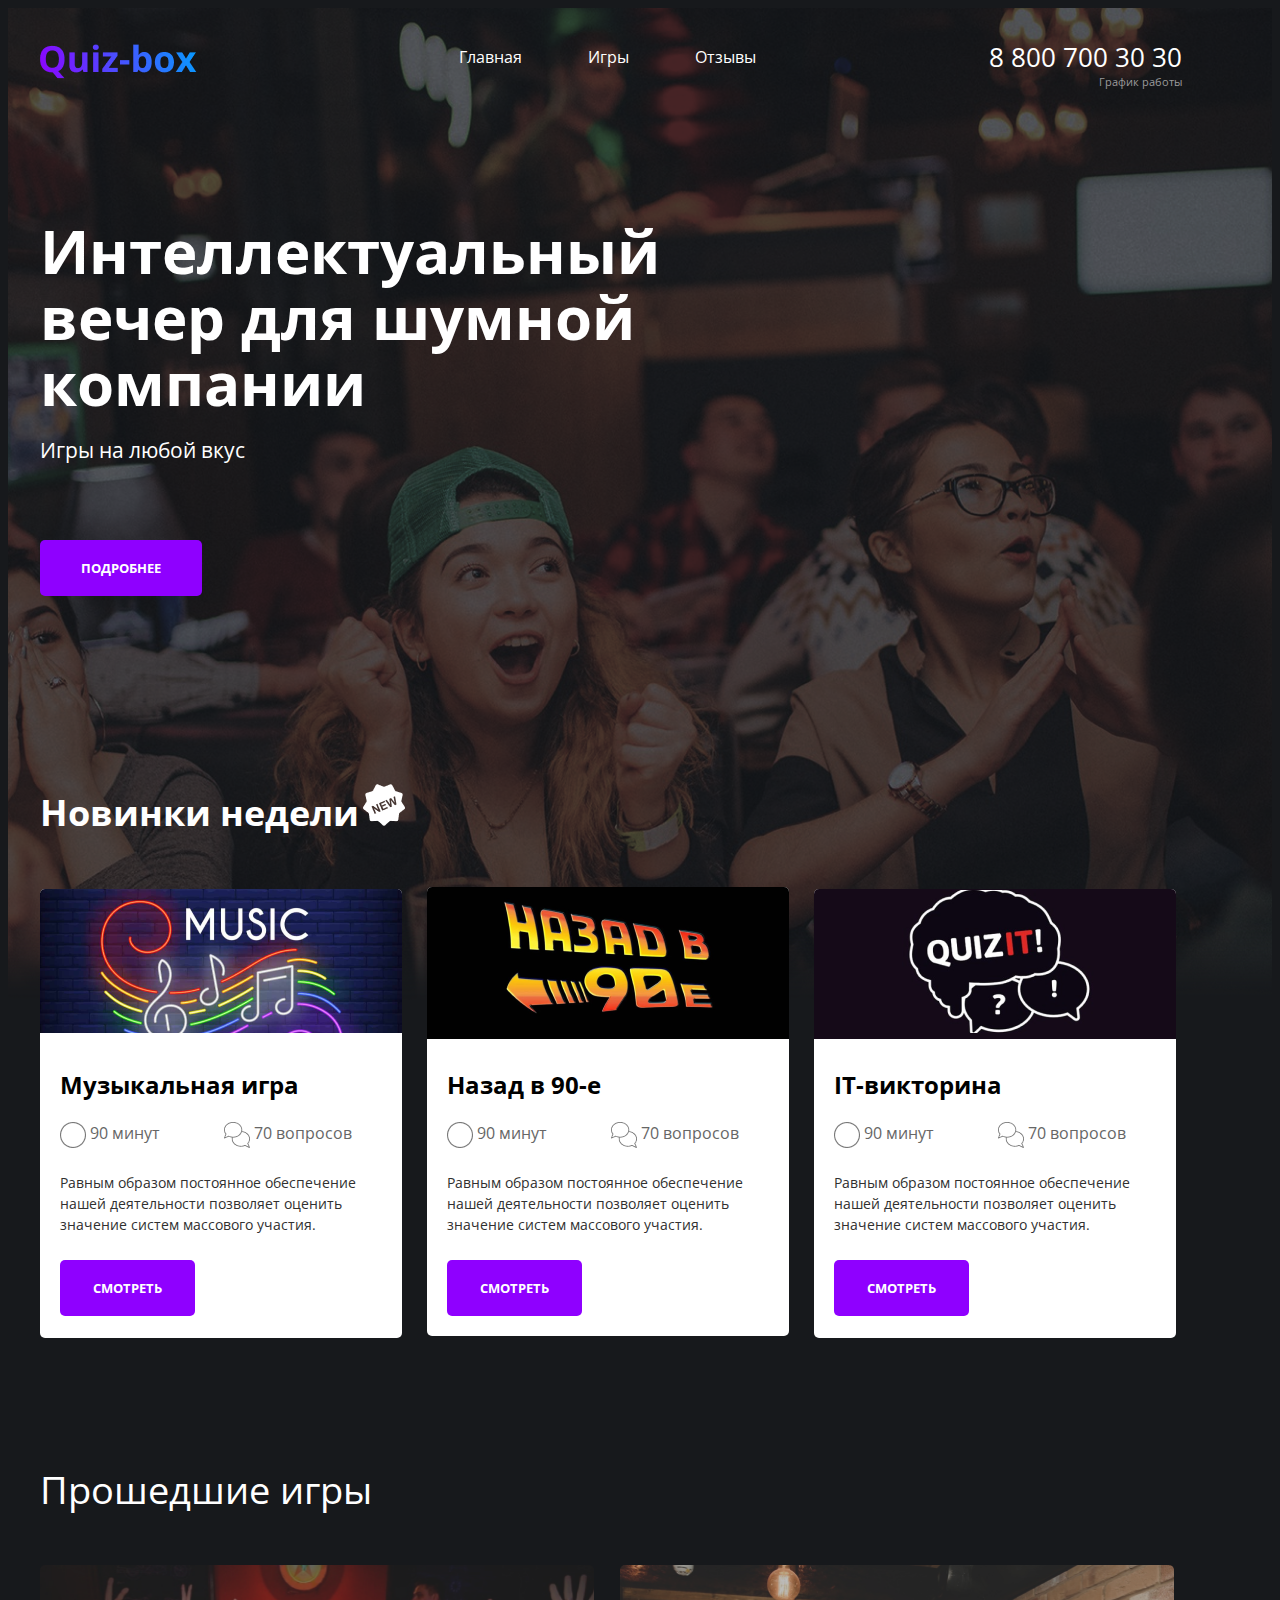
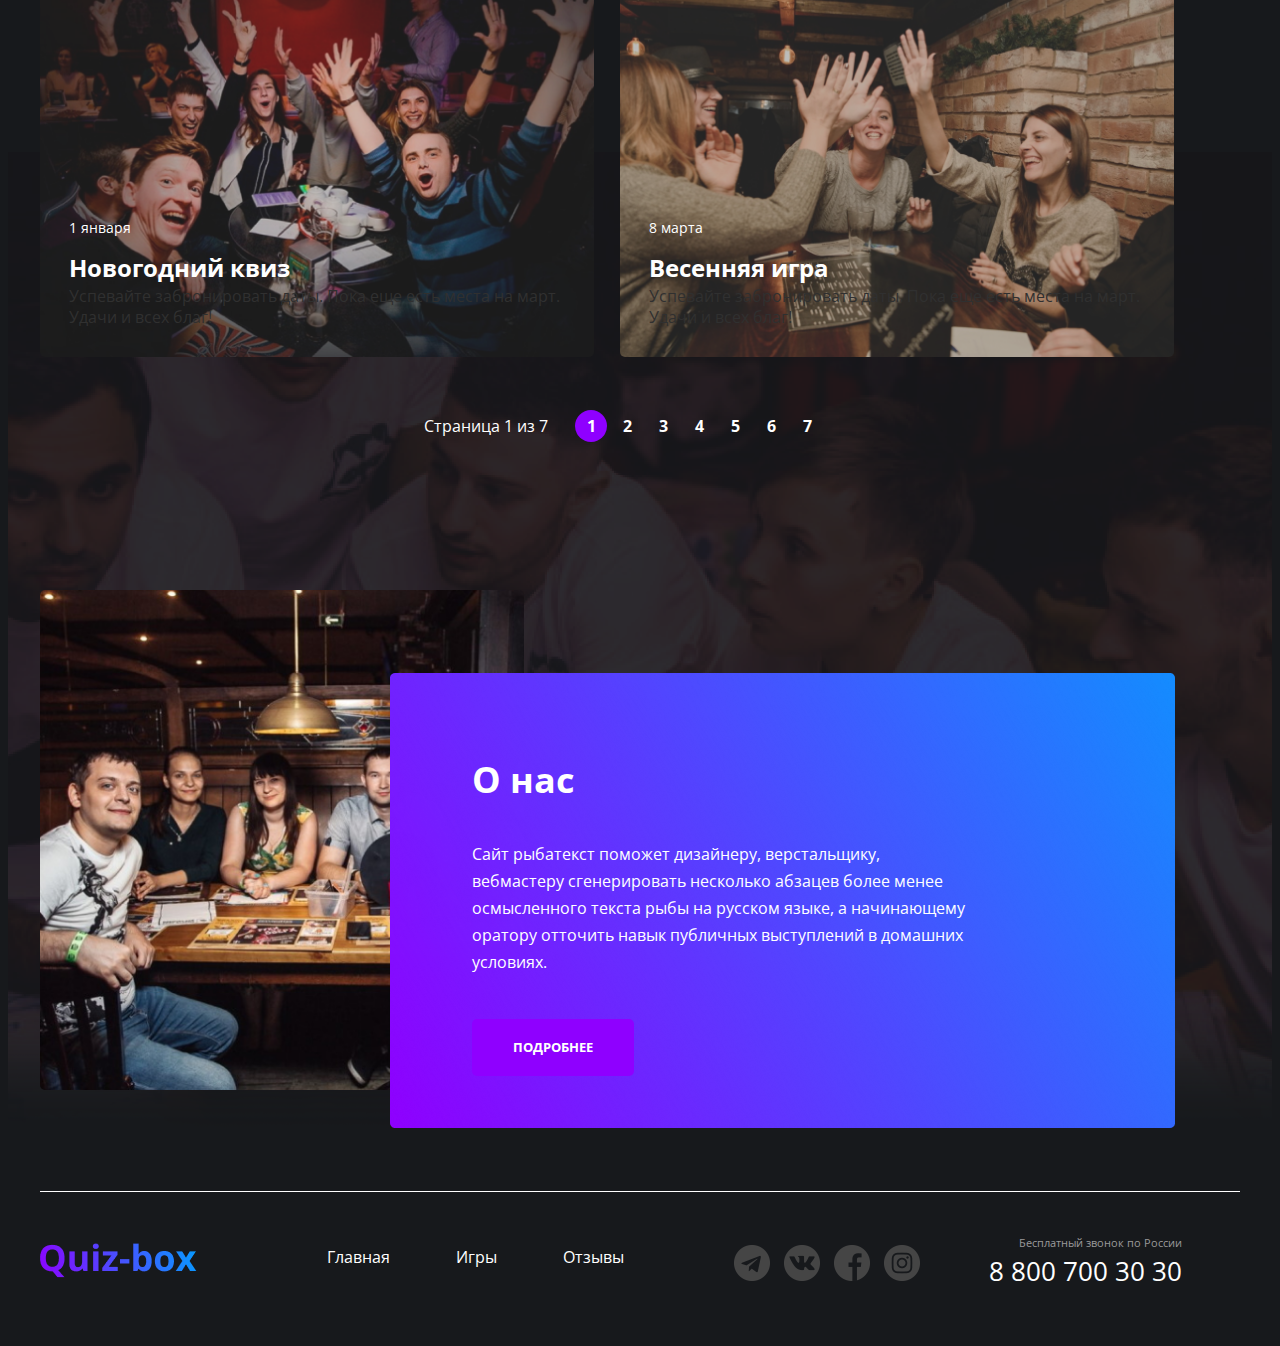
==== index.html @ 872057da "Add files via upload" ====
<!DOCTYPE html>
<html lang="ru">

<head>
  <meta charset="UTF-8">
  <title>quiz-box</title>
  <link rel="stylesheet" href="main.css">
  <link rel="preconnect" href="https://fonts.gstatic.com">
  <link href="https://fonts.googleapis.com/css2?family=Open+Sans:wght@400;700&display=swap" rel="stylesheet">
</head>

<body>
  <div class="wrapper main-page-wrapper">
    <div class="wrapper__content">
      <div class="container">
      <header class="header">
        <a href="#" class="logo">
          <img src="./img/Quiz-box.png" alt="логотип компании" class="logo__img">
        </a>
        <nav class="menu">
          <ul class="menu__list">
            <li class="menu__item"><a href="#" class="menu__link">Главная</a></li>
            <li class="menu__item"><a href="#" class="menu__link">Игры</a></li>
            <li class="menu__item"><a href="#" class="menu__link">Отзывы</a></li>
          </ul>
        </nav>
        <address class="contacts">
          <a href="tel:+78007003030" class="contacts__phone">8 800 700 30 30</a>
          <div class="contacts__info">График работы</div>
        </address>
      </header>
    </div>

      <div class="maincontent">
        <section class="hello">
          <h1 class="hello__title">Интеллектуальный вечер для шумной компании</h1>
          <div class="hello__text">Игры на любой вкус</div>
          <a href="#" class="button">подробнее</a>
        </section>
        <section class="section">
          <div class="container">
            <h2 class="section__title">Новинки недели</h2>
            <img class="title__img" src="./img/Vector.png" alt="new">
            <ul class="offers">
              <li class="offers__item">
                <div class="offers__header">
                  <img src="./img/music-quiz 1.png" alt="">
                </div>
                <div class="offers__content">
                  <h3 class="offers__title">Музыкальная игра</h3>
                  <div class="offers_times">
                    <div class="offers__time-info">
                      <img class="offers_time-img" src="./img/Vector (1).png" alt="time">
                      <div class="offers_time-text">90 минут</div>
                    </div>
                    <div class="offers__time-info">
                      <img class="offers_time-img" src="./img/Vector (2).png" alt="questions">
                      <div class="offers_time-text">70 вопросов</div>
                    </div>
                  </div>
                  <p>
                    Равным образом постоянное обеспечение нашей деятельности позволяет оценить значение систем массового участия.
                  </p>
                  <a href="#" class="button__offers" >Смотреть</a>
                </div>
              </li>
              <li class="offers__item">
                <div class="offers__header-back">
                  <img class="offers__img-back" src="./img/DyzSUv3WsAEW9zJ 1.png" alt="">
                </div>
                <div class="offers__content">
                  <h3 class="offers__title">Назад в 90-е</h3>
                  <div class="offers_times">
                    <div class="offers__time-info">
                      <img class="offers_time-img" src="./img/Vector (1).png" alt="time">
                      <div class="offers_time-text">90 минут</div>
                    </div>
                    <div class="offers__time-info">
                      <img class="offers_time-img" src="./img/Vector (2).png" alt="questions">
                      <div class="offers_time-text">70 вопросов</div>
                    </div>
                  </div>
                  <p>
                    Равным образом постоянное обеспечение нашей деятельности позволяет оценить значение систем массового участия.
                  </p>
                  <a href="#" class="button__offers" >Смотреть</a>
                </div>
              </li>
              <li class="offers__item">
                <div class="offers__header-it">
                  <img class="offers__img-it" src="./img/WYIzcJxSabU 1 (1).png" alt="">
                </div>
                <div class="offers__content">
                  <h3 class="offers__title">IT-викторина</h3>
                  <div class="offers_times">
                    <div class="offers__time-info">
                      <img class="offers_time-img" src="./img/Vector (1).png" alt="time">
                      <div class="offers_time-text">90 минут</div>
                    </div>
                    <div class="offers__time-info">
                      <img class="offers_time-img" src="./img/Vector (2).png" alt="questions">
                      <div class="offers_time-text">70 вопросов</div>
                    </div>
                  </div>
                  <p>
                    Равным образом постоянное обеспечение нашей деятельности позволяет оценить значение систем массового участия.
                  </p>
                  <a href="#" class="button__offers" >Смотреть</a>
                </div>
              </li>
            </ul>
          </div>
        </section>

        <section class="game">
          <div class="container">
          <h2 class="title__game">Прошедшие игры</h2>
          <ul class="game__list">
              <li class="game__item">
                <img src="./img/kto_gde_kviz__moskva_1_qg_large 1.png" alt="games" class="game__img">
                <div class="game__info">
                <time class="game__date">1 января</time>
                <h4 class="game__name">Новогодний квиз</h4>
                <p class="game__text">Успевайте забронировать даты. Пока еще есть места на март. Удачи и всех благ!</p>
                </div>
              </li>
              <li class="game__item">
                <img src="./img/3187ee0fc9499a1ef1583ff3c981cf5a 1.png" alt="games" class="game__img">
                <div class="game__info">
                <time class="game__date">8 марта</time>
                <h4 class="game__name">Весенняя игра</h4>
                <p class="game__text">Успевайте забронировать даты. Пока еще есть места на март. Удачи и всех благ!</p>
                </div>
              </li>
          </ul>
        </div>
          <div class="pagination">
            <div class="pagination__info">Страница 1 из 7</div>
            <ul class="pagination__list">
              <li class="paginator__item paginator__item--active"> <a href="#"class="paginator__link">1</a> </li>
              <li class="paginator__item"> <a href="#"class="paginator__link">2</a> </li>
              <li class="paginator__item"> <a href="#"class="paginator__link">3</a> </li>
              <li class="paginator__item"> <a href="#"class="paginator__link">4</a> </li>
              <li class="paginator__item"> <a href="#"class="paginator__link">5</a> </li>
              <li class="paginator__item"> <a href="#"class="paginator__link">6</a> </li>
              <li class="paginator__item"> <a href="#"class="paginator__link">7</a> </li>
              
            </ul>
          </div>
      </div>

      </section>
      <section class="section__about">
        <div class="container">
          <div class="about">
            <div class="about__desc">
              <img src="./img/Rectangle 10.png" alt="о нас">
              <div class="about__info">
              <h2 class="about__title">О нас</h2>
              <div class="about__desc-text">
                <p class="about__desc-info">
                  Сайт рыбатекст поможет дизайнеру, верстальщику, вебмастеру сгенерировать несколько абзацев более менее осмысленного текста рыбы на русском языке, а начинающему оратору отточить навык публичных выступлений в домашних условиях. 
                </p>
              </div>
              <a href="#" class="button">подробнее</a>
              </div>
            </div>
          </div>
        </div>
      </section>

    </div>
    <footer class="footer__container">
      <div class="container footer-container__content">
        <div class="footer">
      <a href="" class="logo__footer">
        <img src="./img/Quiz-box.png" alt="логотип компании" class="logo__img">
      </a>
      <nav class="menu__footer">
        <ul class="menu__list">
          <li class="menu__item"><a href="#" class="menu__link">Главная</a></li>
          <li class="menu__item"><a href="#" class="menu__link">Игры</a></li>
          <li class="menu__item"><a href="#" class="menu__link">Отзывы</a></li>
        </ul>
      </nav>
      <ul class="network">
        <li class="network__item">
          <a href="#" class="network__link">
            <img src="./img/telegram.png" alt="telegramm" class="network__img">
          </a>
        </li>
        <li class="network__item">
          <a href="#" class="network__link">
            <img src="./img/vk.png" alt="vk" class="network__img">
          </a>
        </li>
        <li class="network__item">
          <a href="#" class="network__link">
            <img src="./img/f.png" alt="facebook" class="network__img">
          </a>
        </li>
        <li class="network__item">
          <a href="#" class="network__link">
            <img src="./img/in.png" alt="instagram" class="network__img">
          </a>
        </li>
      </ul>
      <address class="contacts__footer">
        <div class="contacts__info">Бесплатный звонок по России</div>
        <a href="tel:+78007003030" class="contacts__phone">8 800 700 30 30</a>
      </address>
    </div>
  </div>
    </footer>




  </div>
  </div>

</body>

</html>
---- main.css ----
body {
  font-family: "Open Sans", Helvetica, sans-serif;
  color: #fff;
  font-size: 16px;
  line-height: 1.42;
  background: #17191C;
  -webkit-font-smoothing: antialiased;
  -moz-osx-font-smoothing: grayscale;
}
.container {
  margin: 0 auto;
  width: 1200px;
}
.offers__list:last-child {
  margin-right: 0px;
}
section {
  margin: 0 auto;
  width: 1200px;
}
* {
  box-sizing: border-box;
}
a {
 color: inherit; 
}
ul {
  padding: 0;
  margin: 0;
}
ul li {
  list-style: none;
}
h1, h2, h3, h4, h5, h6 {
  margin: 0;
  font-weight: normal;
}
p {
    margin-top: 0;
    font-size: 14px;
    line-height: 21px;
    color: #303030;
    margin-bottom: 25px;

}
.menu__item {
  display: inline-block;
  vertical-align: middle;
  margin-right: 62px;
}
.menu__item:last-child {
  margin-right: 0;
}
.menu__link {
  font-size: 16px;
  text-decoration: none;
}
.contacts__phone {
  text-decoration: none;
  font-style: normal;
  font-size: 26px;
  margin-bottom: 4px;
}
.contacts__info {
  font-size: 12px;
  font-style: normal;
  text-decoration-line: underline;
  margin-top: -4px;
}
header {
  height: 120px;
  position: relative;
  margin-bottom: 90px;
}
.logo {
  display: block;
  position: absolute;
  left: 0px;
  top: 36px;
}
.menu {
  position: absolute;
  top: 37px;
    left: 419px;
}
.contacts {
  position: absolute;
  top: 31px;
  left: 949px;
  text-align: right;
}
footer {
  position: relative;
}
.section__about {
  margin-bottom: -7px;
}
.section {
  margin-bottom: 127px;
}
.section__title {
  font-weight: bold;
  font-size: 36px;
  line-height: 49px;;
  color: #ffffff;
  margin-bottom: 50px;
  display: inline-block;
}
.offers__item {
  min-height: 449px;
  background: #FFFFFF;
  border-radius: 5px;
  display: inline-block;
  margin-right: 21px;
  width: 362px;
}
.offers__content {
  padding: 0px 20px;
}
.offers__item:last-child {
  margin-right: 0px;
}
.offers__header {
  min-height: 144px;
  margin-bottom: 33px;
  border-radius: 5px 5px 0px 0px;
}
.offers__header-it {
    min-height: 144px;
    margin-bottom: 33px;
    background: #150A18;
    border-radius: 5px 5px 0px 0px;
}
.offers__img-back {
  margin: 10px 26px 2px;
}
.offers__img-it {
  margin: 1px 20px 0px 21px;
}
.offers__header-back {
    min-height: 144px;
    margin-bottom: 33px;
    background: #010101;
    border-radius: 5px 5px 0px 0px;
}
.offers__title {
  color: #000000;
  font-weight: bold;
  font-size: 24px;
  line-height: 26px;
  margin-bottom: 24px;
}
.offers__time-img {
  margin-left: 5px;
  margin-right: 2px;
}
.offers_time-text {
    color: #666666;
    display: inline-block;
    vertical-align: top;
}
.offers_times {
  display: inline-block;
  vertical-align: top;
  width: 325px;
  margin-bottom: 18px;
}
.offers__time-info {
  width: 160px;
  position: relative;
  display: inline-block;
  vertical-align: top;
}
.offers_times:last-child {
  margin-right: 0;
}
.network {
  top: 49px;
  position: absolute;
  left: 694px;
}
.network__item {
  display: inline-block;
  vertical-align: middle;
}
.hello {
  position: relative;
  width: 680px;
  margin-bottom: 188px;
  margin-left: 0;
}
.hello__title {
  font-size: 60px;
  font-weight: bold;
  font-style: normal;
  line-height: 1.1;
  margin-bottom: 20px;
}
.hello__text {
  font-size: 21px;
  margin-bottom: 74px;
}
.button {
  background: #8F00FF;
  border-radius: 5px;
  padding: 19px 41px;
  color: #ffffff;
  font-weight: bolder;
  text-transform: uppercase;
  text-decoration: none;
  display: inline-block;
  font-size: 13px;
}
.title {
  font-size: 39px;
  position: relative;
  margin-bottom: 50px;
  color: #ffffff;
}
.title__game {
  font-size: 38px;
  position: relative;
  margin-bottom: 52px;
  color: #ffffff;
  line-height: 48px;
}
.back__png {
  background: #010101;
  width: 362px;
  height: 144px;
}
.it__png {
    background: #150A18;
    width: 362px;
    height: 144px;
}
.maincontent {
  width: 1200px;
  margin: 0 auto;
}
.odders__text {
    top: 371px;
    position: absolute;
    left: 410px;
    width: 296px;
    font-size: 14px;
    line-height: 21px;
}
.offets__img {
  width: 360px;
}
.button__offers {
  background: #8F00FF;
  border-radius: 5px;
  padding: 19px 33px;
  color: #ffffff;
  font-weight: bolder;
  text-transform: uppercase;
  text-decoration: none;
  display: inline-block;
  font-size: 13px;
}
.button__question {
  position: absolute;
    background: #ffffff;
    border-radius: 5px;
    padding: 14px 25px;
    color: #8F00FF;
    font-weight: bolder;
    text-transform: uppercase;
    text-decoration: none;
    top: 429px;
    width: 41px;
    height: 12px;
    left: 22px;
    font-size: 13px;

}
.game__item {
    width: 554px;
    display: inline-block;
    vertical-align: top;
    position: relative;
    border-radius: 5px;
    overflow: hidden;
    margin-right: 22px;
}
.game_item:last-child {
  margin-right: 0px;
}
.game__img {
  display: block;
  width: 100%;
  height: 100%;
  object-fit: cover;
}
.game {
  margin-bottom: 148px;
}
.game__info {
  position: absolute;
    left: 0;
    right: 0;
    bottom: 0;
    padding: 17px 29px 6px;
    min-height: 76px;
    margin-bottom: 6px;
}
.game__date {
  font-size: 14px;
  line-height: 45px;
  margin-bottom: 12px;
}
.game__name {
  font-size: 24px;
  line-height: 36px;
  font-weight: bold;
}
.game__text {
  font-size: 16px;
  line-height: 21px;
  margin-bottom: 17px;
}
.game__list {
  margin-bottom: 53px;
}
.pagination {
  text-align: center;
}
.pagination__list {
  display: inline-block;
  vertical-align: middle;
  margin-left: -10px;
}
.pagination__info, .pagination__list {
  display: inline-block;
  vertical-align: middle;
}
.pagination__info {
    position: relative;
    right: 33px;
}
.paginator__item {
  display: inline-block;
  vertical-align: middle;
}
.paginator__link {
  width: 32px;
  height: 32px;
  display: block;
  border-radius: 50%;
  position: relative;
  text-decoration: none;
  font-weight: bold;
  line-height: 32px;
}
.paginator__item--active .paginator__link {
  background: #8F00FF;
}
.about::before {
  content: "";
  display: inline-block;
  vertical-align: top;
  width: 484px;
  height: 500px;
  background: url(./img/kviz_pliz__nizhnii_novgorod_1_qg_large\ 1.png) center center/ cover no-repeat;
  border-radius: 5px;
}
.about__desc {
    padding: 64px 98px;
    display: inline-block;
    vertical-align: top;
    width: 946px;
    min-height: 455px;
    margin-left: -236px;
    margin-top: 19px;
    border-radius: 5px;
    position: relative;
}
.about__info {
    position: absolute;
    left: 0;
    right: 0;
    bottom: 0;
    padding: 122px 180px;
    width: 883px;
}
.about__desc-info{
    font-size: 16px;
    line-height: 27px;
    min-height: 133px;
    color: #FFFFFF;
}
.about__title {
    font-size: 36px;
    line-height: 49px;
    font-weight: bold;
    margin-bottom: 37px;
}
.about__desc-text {
  font-size: 16px;
  line-height: 29px;
  margin-bottom: 43px;
  width: 501px;
}
.about__desc-text p:last-child {
  margin-bottom: 0;
}
.footer {
  height: 146px;
  position: relative;
}
.contacts__info {
  font-size: 11px;
  line-height: 20px;
  color: #9A9A9A;
  text-decoration: none;
}
.network__link {
  width: 36px;
  height: 36px;
  display: block;
  text-decoration: none;
}
.network__item {
  display: inline-block;
  vertical-align: middle;
  margin-right: 10px;
}
.network__item:last-child {
  margin-right: 0;
}
.network {
  top: 53px;
  right: 300px;
  position: absolute;
}
.footer-container__content {
  border-top: 1px solid #FFFFFF;
}
.main-page-wrapper {
  background: url("./img/фон1.png") center top no-repeat, url("./img/фон2.png") center bottom 168px no-repeat; 
  
}
.logo__footer {
  display: block;
  position: absolute;
  left: 0px;
  top: 51px;
}
.menu__footer {
    position: absolute;
    top: 53px;
    left: 287px;
}
.contacts__footer {
  position: absolute;
  top: 45px;
  left: 949px;
  text-align: right;
}
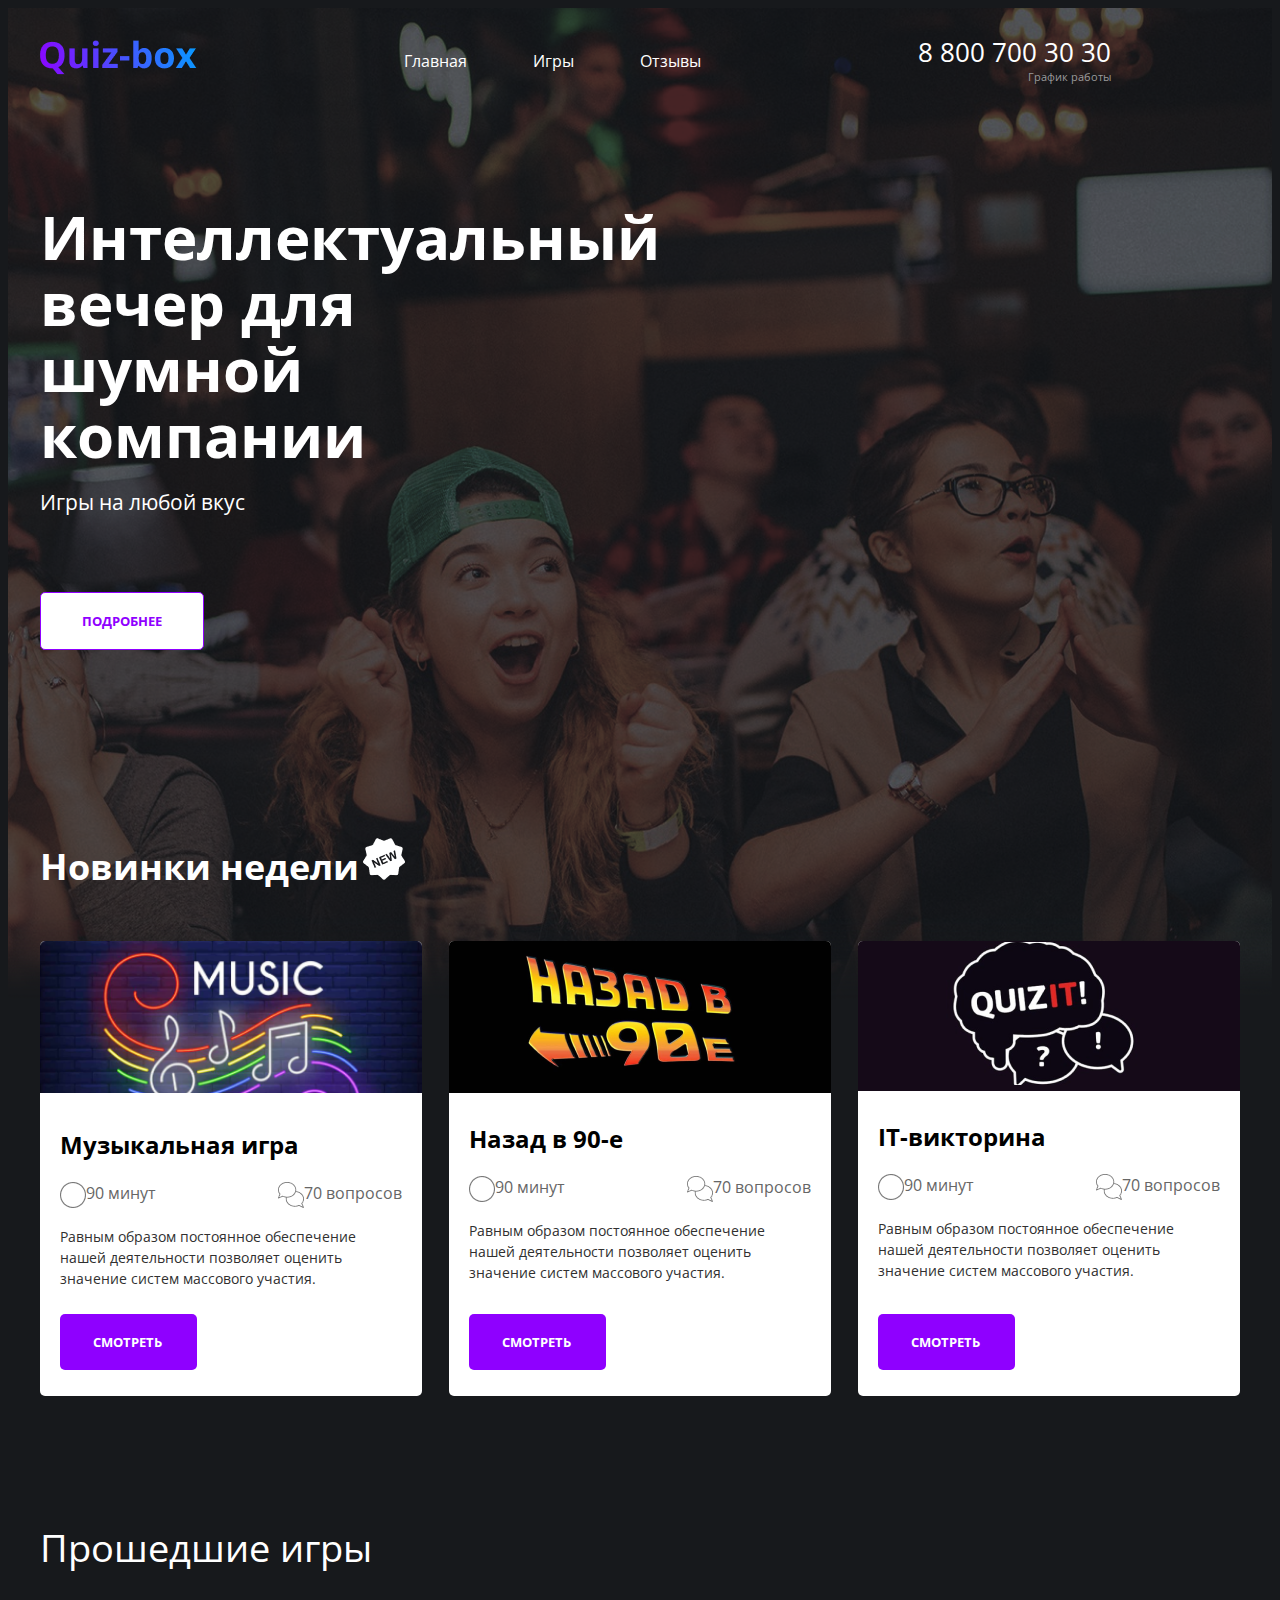
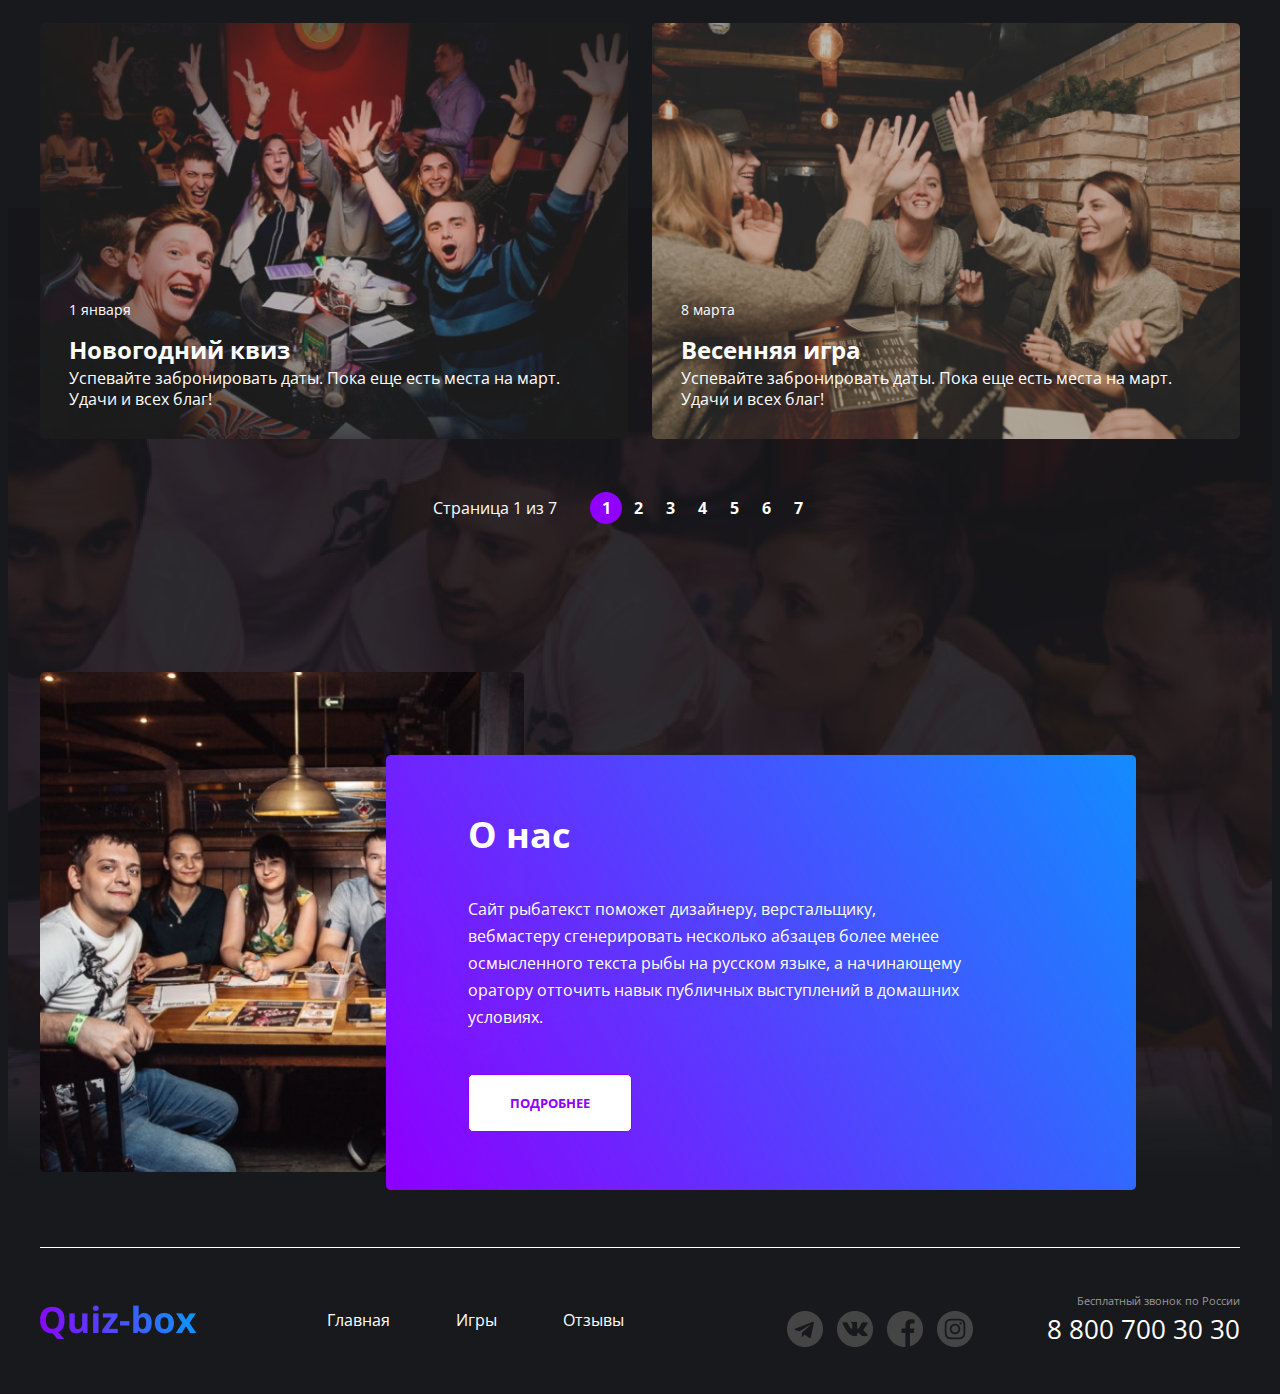
==== commit e73797e8: "Add files via upload" ====
--- a/index.html
+++ b/index.html
@@ -3,35 +3,42 @@
 
 <head>
   <meta charset="UTF-8">
+  <meta name="viewport" content="width=1200, initial-scale=1.0">
   <title>quiz-box</title>
-  <link rel="stylesheet" href="main.css">
   <link rel="preconnect" href="https://fonts.gstatic.com">
   <link href="https://fonts.googleapis.com/css2?family=Open+Sans:wght@400;700&display=swap" rel="stylesheet">
+  <link rel="stylesheet" href="link rel="stylesheet href="https://cdnjs.cloudflare.com/ajax/libs/normalize/8.0.1/normalize.min.css" integrity="sha512-NhSC1YmyruXifcj/KFRWoC561YpHpc5Jtzgvbuzx5VozKpWvQ+4nXhPdFgmx8xqexRcpAglTj9sIBWINXa8x5w==" crossorigin="anonymous" />
+  <link rel="stylesheet" href="main.css">
 </head>
 
 <body>
   <div class="wrapper main-page-wrapper">
     <div class="wrapper__content">
+      <div class="container hero__container">
+        <header class="header">
+          <div class="header__col">
+            <a href="#" class="logo">
+              <img src="./img/Quiz-box.png" alt="логотип компании" class="logo__img">
+            </a>
+
+            <nav class="menu">
+              <ul class="menu__list">
+                <li class="menu__item"><a href="#" class="menu__link">Главная</a></li>
+                <li class="menu__item"><a href="./game.html" class="menu__link">Игры</a></li>
+                <li class="menu__item"><a href="#" class="menu__link">Отзывы</a></li>
+              </ul>
+            </nav>
+          </div>
+          <div class="header__col header__col--align--right">
+            <address class="contacts">
+              <a href="tel:+78007003030" class="contacts__phone">8 800 700 30 30</a>
+              <div class="contacts__info">График работы</div>
+            </address>
+          </div>
+        </header>
+      </div>
+
       <div class="container">
-      <header class="header">
-        <a href="#" class="logo">
-          <img src="./img/Quiz-box.png" alt="логотип компании" class="logo__img">
-        </a>
-        <nav class="menu">
-          <ul class="menu__list">
-            <li class="menu__item"><a href="#" class="menu__link">Главная</a></li>
-            <li class="menu__item"><a href="#" class="menu__link">Игры</a></li>
-            <li class="menu__item"><a href="#" class="menu__link">Отзывы</a></li>
-          </ul>
-        </nav>
-        <address class="contacts">
-          <a href="tel:+78007003030" class="contacts__phone">8 800 700 30 30</a>
-          <div class="contacts__info">График работы</div>
-        </address>
-      </header>
-    </div>
-
-      <div class="maincontent">
         <section class="hello">
           <h1 class="hello__title">Интеллектуальный вечер для шумной компании</h1>
           <div class="hello__text">Игры на любой вкус</div>
@@ -44,7 +51,7 @@
             <ul class="offers">
               <li class="offers__item">
                 <div class="offers__header">
-                  <img src="./img/music-quiz 1.png" alt="">
+                  <img class="music__img" src="./img/music-quiz 1.png" alt="">
                 </div>
                 <div class="offers__content">
                   <h3 class="offers__title">Музыкальная игра</h3>
@@ -59,9 +66,10 @@
                     </div>
                   </div>
                   <p>
-                    Равным образом постоянное обеспечение нашей деятельности позволяет оценить значение систем массового участия.
-                  </p>
-                  <a href="#" class="button__offers" >Смотреть</a>
+                    Равным образом постоянное обеспечение нашей деятельности позволяет оценить значение систем массового
+                    участия.
+                  </p>
+                  <a href="#" class="button__offers">Смотреть</a>
                 </div>
               </li>
               <li class="offers__item">
@@ -81,9 +89,10 @@
                     </div>
                   </div>
                   <p>
-                    Равным образом постоянное обеспечение нашей деятельности позволяет оценить значение систем массового участия.
-                  </p>
-                  <a href="#" class="button__offers" >Смотреть</a>
+                    Равным образом постоянное обеспечение нашей деятельности позволяет оценить значение систем массового
+                    участия.
+                  </p>
+                  <a href="#" class="button__offers">Смотреть</a>
                 </div>
               </li>
               <li class="offers__item">
@@ -103,9 +112,10 @@
                     </div>
                   </div>
                   <p>
-                    Равным образом постоянное обеспечение нашей деятельности позволяет оценить значение систем массового участия.
-                  </p>
-                  <a href="#" class="button__offers" >Смотреть</a>
+                    Равным образом постоянное обеспечение нашей деятельности позволяет оценить значение систем массового
+                    участия.
+                  </p>
+                  <a href="#" class="button__offers">Смотреть</a>
                 </div>
               </li>
             </ul>
@@ -114,55 +124,61 @@
 
         <section class="game">
           <div class="container">
-          <h2 class="title__game">Прошедшие игры</h2>
-          <ul class="game__list">
-              <li class="game__item">
-                <img src="./img/kto_gde_kviz__moskva_1_qg_large 1.png" alt="games" class="game__img">
-                <div class="game__info">
-                <time class="game__date">1 января</time>
-                <h4 class="game__name">Новогодний квиз</h4>
-                <p class="game__text">Успевайте забронировать даты. Пока еще есть места на март. Удачи и всех благ!</p>
-                </div>
-              </li>
-              <li class="game__item">
-                <img src="./img/3187ee0fc9499a1ef1583ff3c981cf5a 1.png" alt="games" class="game__img">
-                <div class="game__info">
-                <time class="game__date">8 марта</time>
-                <h4 class="game__name">Весенняя игра</h4>
-                <p class="game__text">Успевайте забронировать даты. Пока еще есть места на март. Удачи и всех благ!</p>
-                </div>
-              </li>
-          </ul>
-        </div>
+            <h2 class="title__game">Прошедшие игры</h2>
+            <ul class="game__list">
+              <li class="game__item single-game">
+                <img src="./img/kto_gde_kviz__moskva_1_qg_large 1.png" alt="games" class="single-game__img">
+                <div class="single-game__info">
+                  <time class="single-game__date">1 января</time>
+                  <h4 class="single-game__name">Новогодний квиз</h4>
+                  <p class="single-game__text">Успевайте забронировать даты. Пока еще есть места на март. Удачи и всех
+                    благ!</p>
+                </div>
+              </li>
+              <li class="game__item single-game">
+                <img src="./img/3187ee0fc9499a1ef1583ff3c981cf5a 1.png" alt="games" class="single-game__img">
+                <div class="single-game__info">
+                  <time class="single-game__date">8 марта</time>
+                  <h4 class="single-game__name">Весенняя игра</h4>
+                  <p class="single-game__text">Успевайте забронировать даты. Пока еще есть места на март. Удачи и всех
+                    благ!</p>
+                </div>
+              </li>
+            </ul>
+          
           <div class="pagination">
             <div class="pagination__info">Страница 1 из 7</div>
             <ul class="pagination__list">
-              <li class="paginator__item paginator__item--active"> <a href="#"class="paginator__link">1</a> </li>
-              <li class="paginator__item"> <a href="#"class="paginator__link">2</a> </li>
-              <li class="paginator__item"> <a href="#"class="paginator__link">3</a> </li>
-              <li class="paginator__item"> <a href="#"class="paginator__link">4</a> </li>
-              <li class="paginator__item"> <a href="#"class="paginator__link">5</a> </li>
-              <li class="paginator__item"> <a href="#"class="paginator__link">6</a> </li>
-              <li class="paginator__item"> <a href="#"class="paginator__link">7</a> </li>
-              
-            </ul>
-          </div>
+              <li class="paginator__item paginator__item--active"> <a href="#" class="paginator__link">1</a> </li>
+              <li class="paginator__item"> <a href="#" class="paginator__link">2</a> </li>
+              <li class="paginator__item"> <a href="#" class="paginator__link">3</a> </li>
+              <li class="paginator__item"> <a href="#" class="paginator__link">4</a> </li>
+              <li class="paginator__item"> <a href="#" class="paginator__link">5</a> </li>
+              <li class="paginator__item"> <a href="#" class="paginator__link">6</a> </li>
+              <li class="paginator__item"> <a href="#" class="paginator__link">7</a> </li>
+
+            </ul>
+          </div>
+        </div>
+        </section>
       </div>
-
       </section>
+
       <section class="section__about">
         <div class="container">
           <div class="about">
             <div class="about__desc">
               <img src="./img/Rectangle 10.png" alt="о нас">
               <div class="about__info">
-              <h2 class="about__title">О нас</h2>
-              <div class="about__desc-text">
-                <p class="about__desc-info">
-                  Сайт рыбатекст поможет дизайнеру, верстальщику, вебмастеру сгенерировать несколько абзацев более менее осмысленного текста рыбы на русском языке, а начинающему оратору отточить навык публичных выступлений в домашних условиях. 
-                </p>
-              </div>
-              <a href="#" class="button">подробнее</a>
+                <h2 class="about__title">О нас</h2>
+                <div class="about__desc-text">
+                  <p class="about__desc-info">
+                    Сайт рыбатекст поможет дизайнеру, верстальщику, вебмастеру сгенерировать несколько абзацев более
+                    менее осмысленного текста рыбы на русском языке, а начинающему оратору отточить навык публичных
+                    выступлений в домашних условиях.
+                  </p>
+                </div>
+                <a href="#" class="button">подробнее</a>
               </div>
             </div>
           </div>
@@ -172,45 +188,49 @@
     </div>
     <footer class="footer__container">
       <div class="container footer-container__content">
-        <div class="footer">
-      <a href="" class="logo__footer">
-        <img src="./img/Quiz-box.png" alt="логотип компании" class="logo__img">
-      </a>
-      <nav class="menu__footer">
-        <ul class="menu__list">
-          <li class="menu__item"><a href="#" class="menu__link">Главная</a></li>
-          <li class="menu__item"><a href="#" class="menu__link">Игры</a></li>
-          <li class="menu__item"><a href="#" class="menu__link">Отзывы</a></li>
-        </ul>
-      </nav>
-      <ul class="network">
-        <li class="network__item">
-          <a href="#" class="network__link">
-            <img src="./img/telegram.png" alt="telegramm" class="network__img">
+        <div class="footer footer-container__section">
+          <div class="footer__col">
+          <a href="" class="logo__footer">
+            <img src="./img/Quiz-box.png" alt="логотип компании" class="logo__img">
           </a>
-        </li>
-        <li class="network__item">
-          <a href="#" class="network__link">
-            <img src="./img/vk.png" alt="vk" class="network__img">
-          </a>
-        </li>
-        <li class="network__item">
-          <a href="#" class="network__link">
-            <img src="./img/f.png" alt="facebook" class="network__img">
-          </a>
-        </li>
-        <li class="network__item">
-          <a href="#" class="network__link">
-            <img src="./img/in.png" alt="instagram" class="network__img">
-          </a>
-        </li>
-      </ul>
-      <address class="contacts__footer">
-        <div class="contacts__info">Бесплатный звонок по России</div>
-        <a href="tel:+78007003030" class="contacts__phone">8 800 700 30 30</a>
-      </address>
-    </div>
-  </div>
+          <nav class="menu__footer">
+            <ul class="menu__list">
+              <li class="menu__item"><a href="#" class="menu__link">Главная</a></li>
+              <li class="menu__item"><a href="#" class="menu__link">Игры</a></li>
+              <li class="menu__item"><a href="#" class="menu__link">Отзывы</a></li>
+            </ul>
+          </nav>
+          </div>
+          <div class="footer__col--align--right">
+          <ul class="network">
+            <li class="network__item">
+              <a href="#" class="network__link">
+                <img src="./img/telegram.png" alt="telegramm" class="network__img">
+              </a>
+            </li>
+            <li class="network__item">
+              <a href="#" class="network__link">
+                <img src="./img/vk.png" alt="vk" class="network__img">
+              </a>
+            </li>
+            <li class="network__item">
+              <a href="#" class="network__link">
+                <img src="./img/f.png" alt="facebook" class="network__img">
+              </a>
+            </li>
+            <li class="network__item">
+              <a href="#" class="network__link">
+                <img src="./img/in.png" alt="instagram" class="network__img">
+              </a>
+            </li>
+          </ul>
+          <address class="contacts__footer">
+            <div class="contacts__info">Бесплатный звонок по России</div>
+            <a href="tel:+78007003030" class="contacts__phone">8 800 700 30 30</a>
+          </address>
+          </div>
+        </div>
+      </div>
     </footer>
 
 
--- a/main.css
+++ b/main.css
@@ -7,6 +7,16 @@
   -webkit-font-smoothing: antialiased;
   -moz-osx-font-smoothing: grayscale;
 }
+body, html {
+  height: 100%;
+}
+.wrapper {
+  display: flex;
+  flex-direction: column;
+  min-height: 100%;
+  overflow: hidden;
+  min-width: 1200px;
+}
 .container {
   margin: 0 auto;
   width: 1200px;
@@ -20,6 +30,9 @@
 }
 * {
   box-sizing: border-box;
+}
+img {
+  max-width: 100%;
 }
 a {
  color: inherit; 
@@ -67,30 +80,33 @@
   text-decoration-line: underline;
   margin-top: -4px;
 }
+.hero__container {
+  display: flex;
+  flex-direction: column;
+  justify-content: space-between;
+  min-height: 196px;
+}
 header {
-  height: 120px;
-  position: relative;
-  margin-bottom: 90px;
+  padding-top: 26px;
+  margin-bottom: 30px;
+  display: flex;
+  justify-content: space-between;
+  align-items: center;
+}
+.header__col {
+  display: flex;
+  align-items: center;
+}
+.header__col--align--right {
+  justify-content: flex-end;
+  margin-right: 129px;
 }
 .logo {
   display: block;
-  position: absolute;
-  left: 0px;
-  top: 36px;
-}
-.menu {
-  position: absolute;
-  top: 37px;
-    left: 419px;
+  margin-right: 207px;
 }
 .contacts {
-  position: absolute;
-  top: 31px;
-  left: 949px;
   text-align: right;
-}
-footer {
-  position: relative;
 }
 .section__about {
   margin-bottom: -7px;
@@ -106,16 +122,23 @@
   margin-bottom: 50px;
   display: inline-block;
 }
+.offers {
+  display: flex;
+  justify-content: space-between;
+}
 .offers__item {
   min-height: 449px;
   background: #FFFFFF;
   border-radius: 5px;
-  display: inline-block;
-  margin-right: 21px;
-  width: 362px;
+  width: calc(100%/3 - 18px);
+  display: flex;
+  flex-direction: column;
 }
 .offers__content {
   padding: 0px 20px;
+  flex: 1;
+  display: flex;
+  flex-direction: column;
 }
 .offers__item:last-child {
   margin-right: 0px;
@@ -124,6 +147,7 @@
   min-height: 144px;
   margin-bottom: 33px;
   border-radius: 5px 5px 0px 0px;
+  width: 100%;
 }
 .offers__header-it {
     min-height: 144px;
@@ -131,6 +155,9 @@
     background: #150A18;
     border-radius: 5px 5px 0px 0px;
 }
+.music__img {
+  width: 100%;
+}
 .offers__img-back {
   margin: 10px 26px 2px;
 }
@@ -151,33 +178,25 @@
   margin-bottom: 24px;
 }
 .offers__time-img {
-  margin-left: 5px;
-  margin-right: 2px;
+  margin-right: 10px;
 }
 .offers_time-text {
     color: #666666;
-    display: inline-block;
-    vertical-align: top;
 }
 .offers_times {
-  display: inline-block;
-  vertical-align: top;
-  width: 325px;
+  display: flex;
+  width: 100%;
   margin-bottom: 18px;
+  justify-content: space-between;
 }
 .offers__time-info {
-  width: 160px;
-  position: relative;
-  display: inline-block;
-  vertical-align: top;
+  display: flex;
 }
 .offers_times:last-child {
   margin-right: 0;
 }
 .network {
-  top: 49px;
-  position: absolute;
-  left: 694px;
+  margin-right: 74px;
 }
 .network__item {
   display: inline-block;
@@ -185,9 +204,9 @@
 }
 .hello {
   position: relative;
-  width: 680px;
+  width: 48%;
   margin-bottom: 188px;
-  margin-left: 0;
+  margin-left: 0; 
 }
 .hello__title {
   font-size: 60px;
@@ -201,15 +220,20 @@
   margin-bottom: 74px;
 }
 .button {
-  background: #8F00FF;
+  background: #fff;
   border-radius: 5px;
   padding: 19px 41px;
-  color: #ffffff;
+  color: #8F00FF;
   font-weight: bolder;
   text-transform: uppercase;
   text-decoration: none;
   display: inline-block;
   font-size: 13px;
+  border: 1px solid #8F00FF
+}
+.button:hover {
+  background: #8F00FF;
+  color: #FFFFFF;
 }
 .title {
   font-size: 39px;
@@ -257,11 +281,14 @@
   font-weight: bolder;
   text-transform: uppercase;
   text-decoration: none;
-  display: inline-block;
   font-size: 13px;
+  display: flex;
+  width: 40%;
+  margin-bottom: 26px;
+  margin-top: auto;
 }
 .button__question {
-  position: absolute;
+    position: absolute;
     background: #ffffff;
     border-radius: 5px;
     padding: 14px 25px;
@@ -277,18 +304,20 @@
 
 }
 .game__item {
-    width: 554px;
-    display: inline-block;
+    width: 598px;
+    flex: 1;
     vertical-align: top;
-    position: relative;
-    border-radius: 5px;
-    overflow: hidden;
-    margin-right: 22px;
-}
-.game_item:last-child {
+    margin-right: 2%;
+}
+.single-game{
+  position: relative;
+  border-radius: 5px;
+  overflow: hidden;
+}
+.game__item:last-child {
   margin-right: 0px;
 }
-.game__img {
+.single-game__img {
   display: block;
   width: 100%;
   height: 100%;
@@ -296,9 +325,11 @@
 }
 .game {
   margin-bottom: 148px;
-}
-.game__info {
-  position: absolute;
+  display: flex;
+  justify-content: space-between;
+}
+.single-game__info {
+    position: absolute;
     left: 0;
     right: 0;
     bottom: 0;
@@ -306,43 +337,57 @@
     min-height: 76px;
     margin-bottom: 6px;
 }
-.game__date {
+.single-game__date {
   font-size: 14px;
   line-height: 45px;
   margin-bottom: 12px;
 }
-.game__name {
+.single-game__name {
   font-size: 24px;
   line-height: 36px;
   font-weight: bold;
 }
-.game__text {
+.single-game__text {
   font-size: 16px;
   line-height: 21px;
   margin-bottom: 17px;
+  color: #FFFFFF;
 }
 .game__list {
   margin-bottom: 53px;
+  display: flex;
+  justify-content: space-between;
 }
 .pagination {
-  text-align: center;
+  display: flex;
+  justify-content: center;
+  align-items: center;
+}
+.pagination .paginator__link:hover {
+  color: #FFFFFF;
+  background: #8F00FF;
+}
+.pagination--theme--black {
+  color: #000000;
+}
+.pagination--theme--black .paginator__item--active .paginator__link {
+ color: #FFFFFF;
+ background: #8F00FF;
+}
+.pagination--theme--black .paginator__link:hover {
+  color: #FFFFFF;
+  background: #8F00FF;
 }
 .pagination__list {
-  display: inline-block;
-  vertical-align: middle;
-  margin-left: -10px;
-}
-.pagination__info, .pagination__list {
-  display: inline-block;
-  vertical-align: middle;
+  display: flex;
+  align-items: center;
 }
 .pagination__info {
     position: relative;
     right: 33px;
 }
 .paginator__item {
-  display: inline-block;
-  vertical-align: middle;
+  text-align: center;
 }
 .paginator__link {
   width: 32px;
@@ -359,23 +404,24 @@
 }
 .about::before {
   content: "";
-  display: inline-block;
-  vertical-align: top;
+  display: block;
   width: 484px;
   height: 500px;
   background: url(./img/kviz_pliz__nizhnii_novgorod_1_qg_large\ 1.png) center center/ cover no-repeat;
   border-radius: 5px;
 }
+.about {
+  display: flex;
+}
 .about__desc {
     padding: 64px 98px;
-    display: inline-block;
-    vertical-align: top;
-    width: 946px;
     min-height: 455px;
     margin-left: -236px;
     margin-top: 19px;
     border-radius: 5px;
     position: relative;
+    display: flex;
+    max-width: 946px;
 }
 .about__info {
     position: absolute;
@@ -406,15 +452,33 @@
 .about__desc-text p:last-child {
   margin-bottom: 0;
 }
+.footer-container__section {
+  height: 146px;
+}
 .footer {
-  height: 146px;
   position: relative;
+  display: flex;
+  align-items: center;
+  justify-content: space-between;
+}
+.inner-footer {
+  margin-top: auto;
+}
+.footer__col {
+  display: flex;
+  align-items: center;
+}
+.footer__col--align--right {
+  align-items: flex-end;
+  display: flex;
 }
 .contacts__info {
   font-size: 11px;
   line-height: 20px;
   color: #9A9A9A;
   text-decoration: none;
+  display: flex;
+  justify-content: flex-end;
 }
 .network__link {
   width: 36px;
@@ -430,13 +494,11 @@
 .network__item:last-child {
   margin-right: 0;
 }
-.network {
-  top: 53px;
-  right: 300px;
-  position: absolute;
-}
 .footer-container__content {
   border-top: 1px solid #FFFFFF;
+}
+.footer-inner__section {
+  height: 132px;
 }
 .main-page-wrapper {
   background: url("./img/фон1.png") center top no-repeat, url("./img/фон2.png") center bottom 168px no-repeat; 
@@ -446,16 +508,122 @@
   display: block;
   position: absolute;
   left: 0px;
-  top: 51px;
+  top: 57px;
 }
 .menu__footer {
     position: absolute;
-    top: 53px;
+    top: 60px;
     left: 287px;
 }
-.contacts__footer {
-  position: absolute;
-  top: 45px;
-  left: 949px;
-  text-align: right;
+.footer__container {
+  margin-top: auto;
+}
+
+/*game page*/
+
+.top-line {
+  min-height: 412px;
+  background: url(./img/nbgB77C1HAg\ 1.png);
+  display: flex;
+  flex-direction: column;
+  width: 100%;
+  padding-bottom: 27px;
+  filter: grayscale(100%);
+}
+.top-line__container {
+  flex: 1;
+  display: flex;
+  flex-direction: column;
+  justify-content: space-between;
+}
+.page-title {
+  font-weight: bold;
+  font-size: 72px;
+  line-height: 1;
+}
+.breadcrumbs__list {
+  display: flex;
+  align-items: center;
+}
+.breadcrumbs__item {
+  display: flex;
+  align-items: center;
+}
+.breadcrumbs__link {
+  color: #9A9A9A;
+  font-size: 14px;
+}
+.breadcrumbs__item--active .breadcrumbs__link {
+  font-weight: bold;
+}
+.breadcrumbs__item:after {
+  content: "/";
+  color: #9A9A9A;
+}
+.breadcrumbs__item:last-child:after {
+  display: none;
+}
+.page-content {
+  background: #F2F2F2;
+  color: #303030;
+  padding: 63px 0;
+}
+.services {
+  margin-bottom: 69px;
+}
+.service {
+  display: flex;
+  margin-bottom: 49px;
+}
+.services__img {
+  width: 30%;
+  margin-right: 7%;
+  border-radius: 5px;
+}
+.service__img-elem {
+   border-radius: 5px;
+}
+.service__content {
+  flex: 1;
+}
+.service__title {
+  font-weight: bold;
+  font-size: 36px;
+  color: #000000;
+  margin-bottom: 28px;
+}
+.service__desc {
+  font-size: 16px;
+  line-height: 1,7;
+  margin-bottom: 34px;
+}
+.services__img--back {
+  background: url(./img/Rectangle\ 4\ \(1\).png);
+  padding: 73px 16px;
+}
+.inner-section {
+  background: #ffffff;
+  color: #1A1B1E;
+  padding: 88px 0;
+  width: 100%;
+}
+.inner-section--bg--grey {
+  background: #F4F5F5;
+}
+.inner-section__title {
+  font-weight: bold;
+  font-size: 48px;
+  margin-bottom: 97px;
+}
+.partners {
+  display: flex;
+  flex-wrap: wrap;
+}
+.partners__link {
+  text-decoration: none;
+  display: flex;
+  width: 270px;
+  height: 100px;
+  align-items: center;
+  justify-content: center;
 }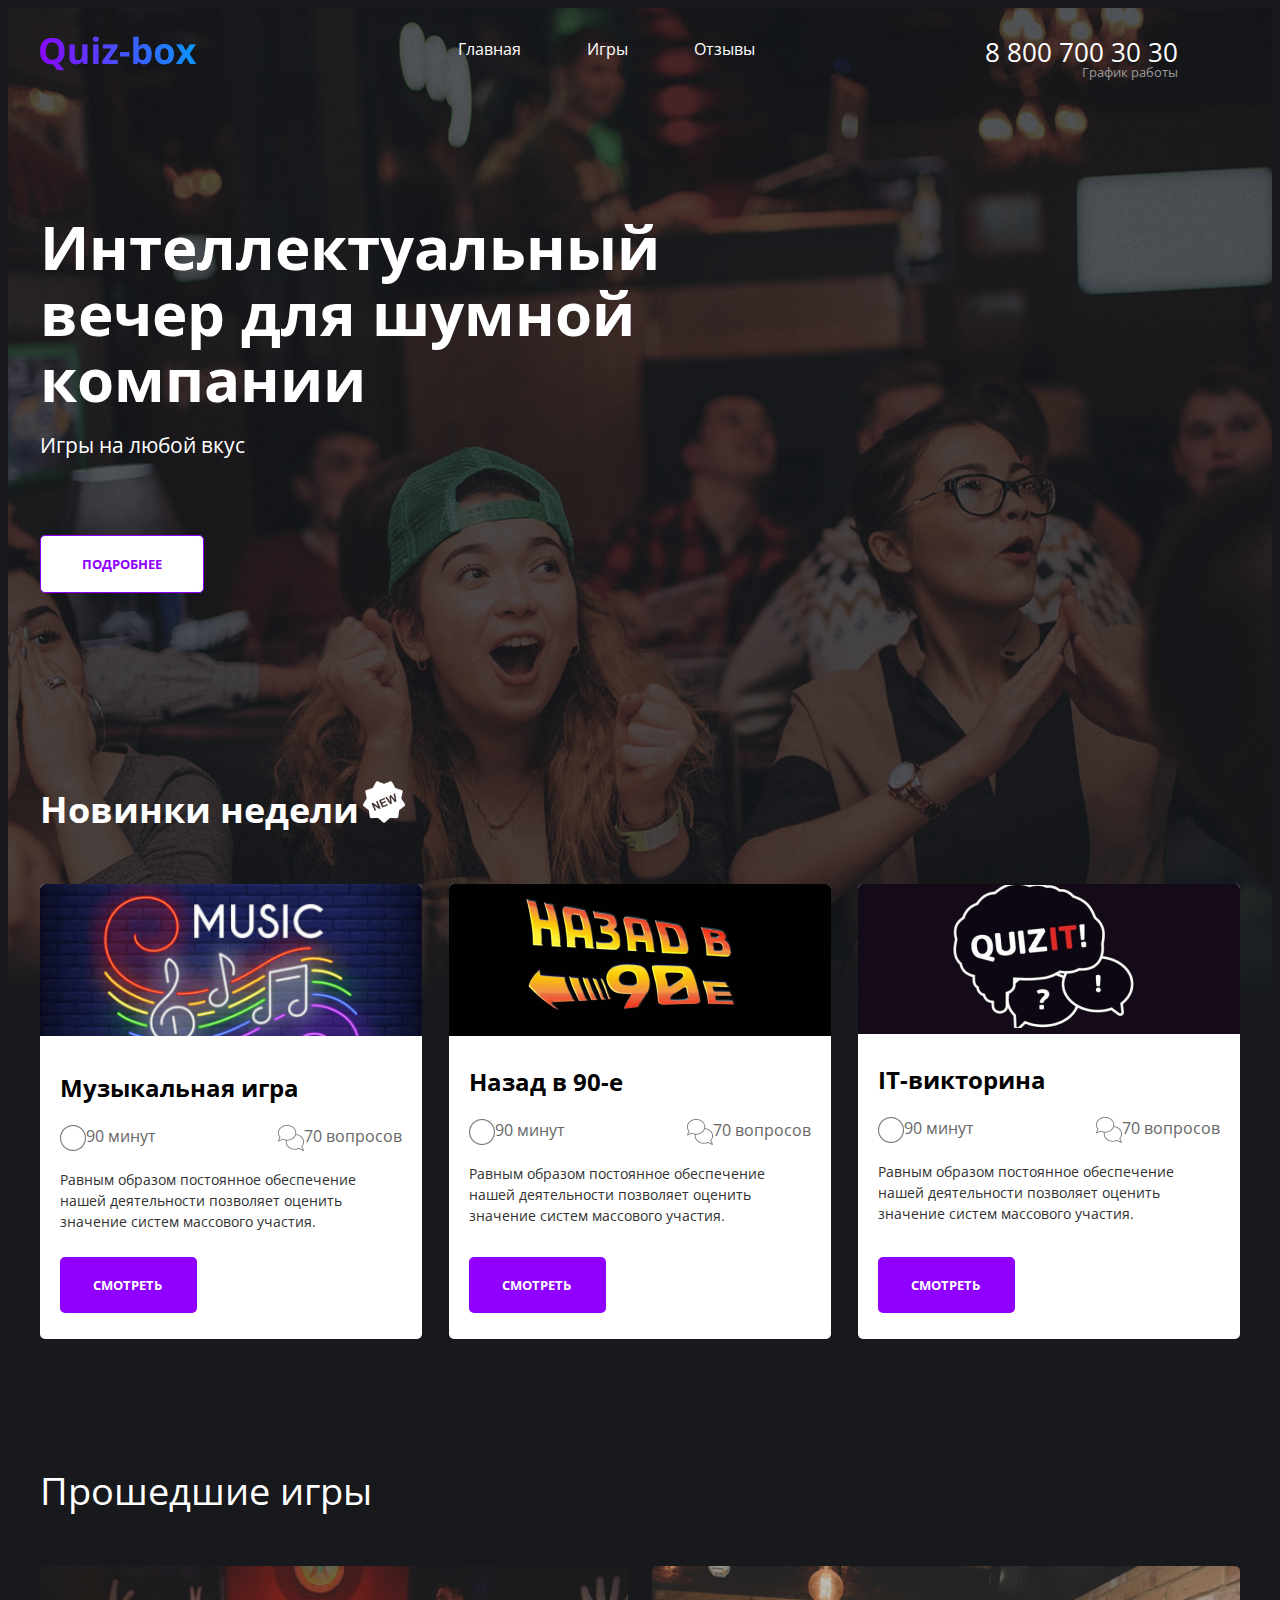
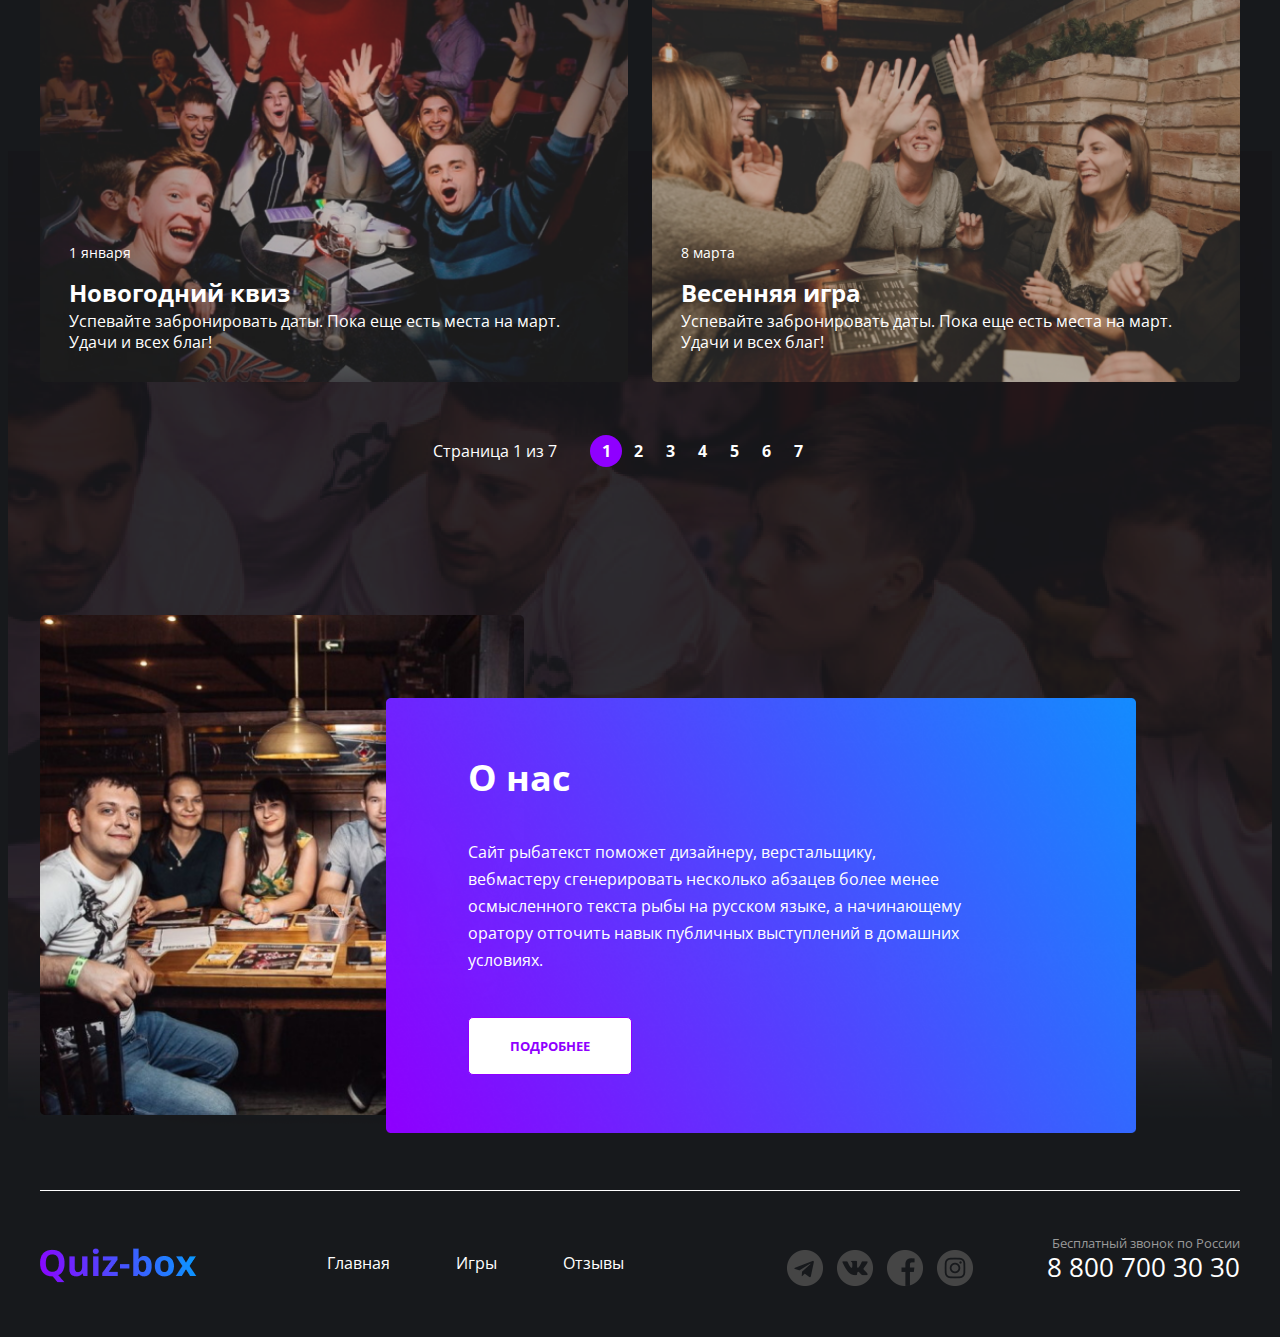
==== commit bf49811b: "Add files via upload" ====
--- a/index.html
+++ b/index.html
@@ -21,7 +21,7 @@
               <img src="./img/Quiz-box.png" alt="логотип компании" class="logo__img">
             </a>
 
-            <nav class="menu">
+            <nav class="menu menu__container">
               <ul class="menu__list">
                 <li class="menu__item"><a href="#" class="menu__link">Главная</a></li>
                 <li class="menu__item"><a href="./game.html" class="menu__link">Игры</a></li>
--- a/main.css
+++ b/main.css
@@ -56,6 +56,9 @@
     margin-bottom: 25px;
 
 }
+.menu__container {
+  margin-bottom: 15px;
+}
 .menu__item {
   display: inline-block;
   vertical-align: middle;
@@ -99,11 +102,11 @@
 }
 .header__col--align--right {
   justify-content: flex-end;
-  margin-right: 129px;
+  margin-right: 62px;
 }
 .logo {
   display: block;
-  margin-right: 207px;
+  margin-right: 261px;
 }
 .contacts {
   text-align: right;
@@ -204,7 +207,7 @@
 }
 .hello {
   position: relative;
-  width: 48%;
+  width: 52%;
   margin-bottom: 188px;
   margin-left: 0; 
 }
@@ -213,7 +216,8 @@
   font-weight: bold;
   font-style: normal;
   line-height: 1.1;
-  margin-bottom: 20px;
+  margin-bottom: 9px;
+  padding: 10px 0;
 }
 .hello__text {
   font-size: 21px;
@@ -473,8 +477,8 @@
   display: flex;
 }
 .contacts__info {
-  font-size: 11px;
-  line-height: 20px;
+  font-size: 13px;
+  line-height: 11px;
   color: #9A9A9A;
   text-decoration: none;
   display: flex;
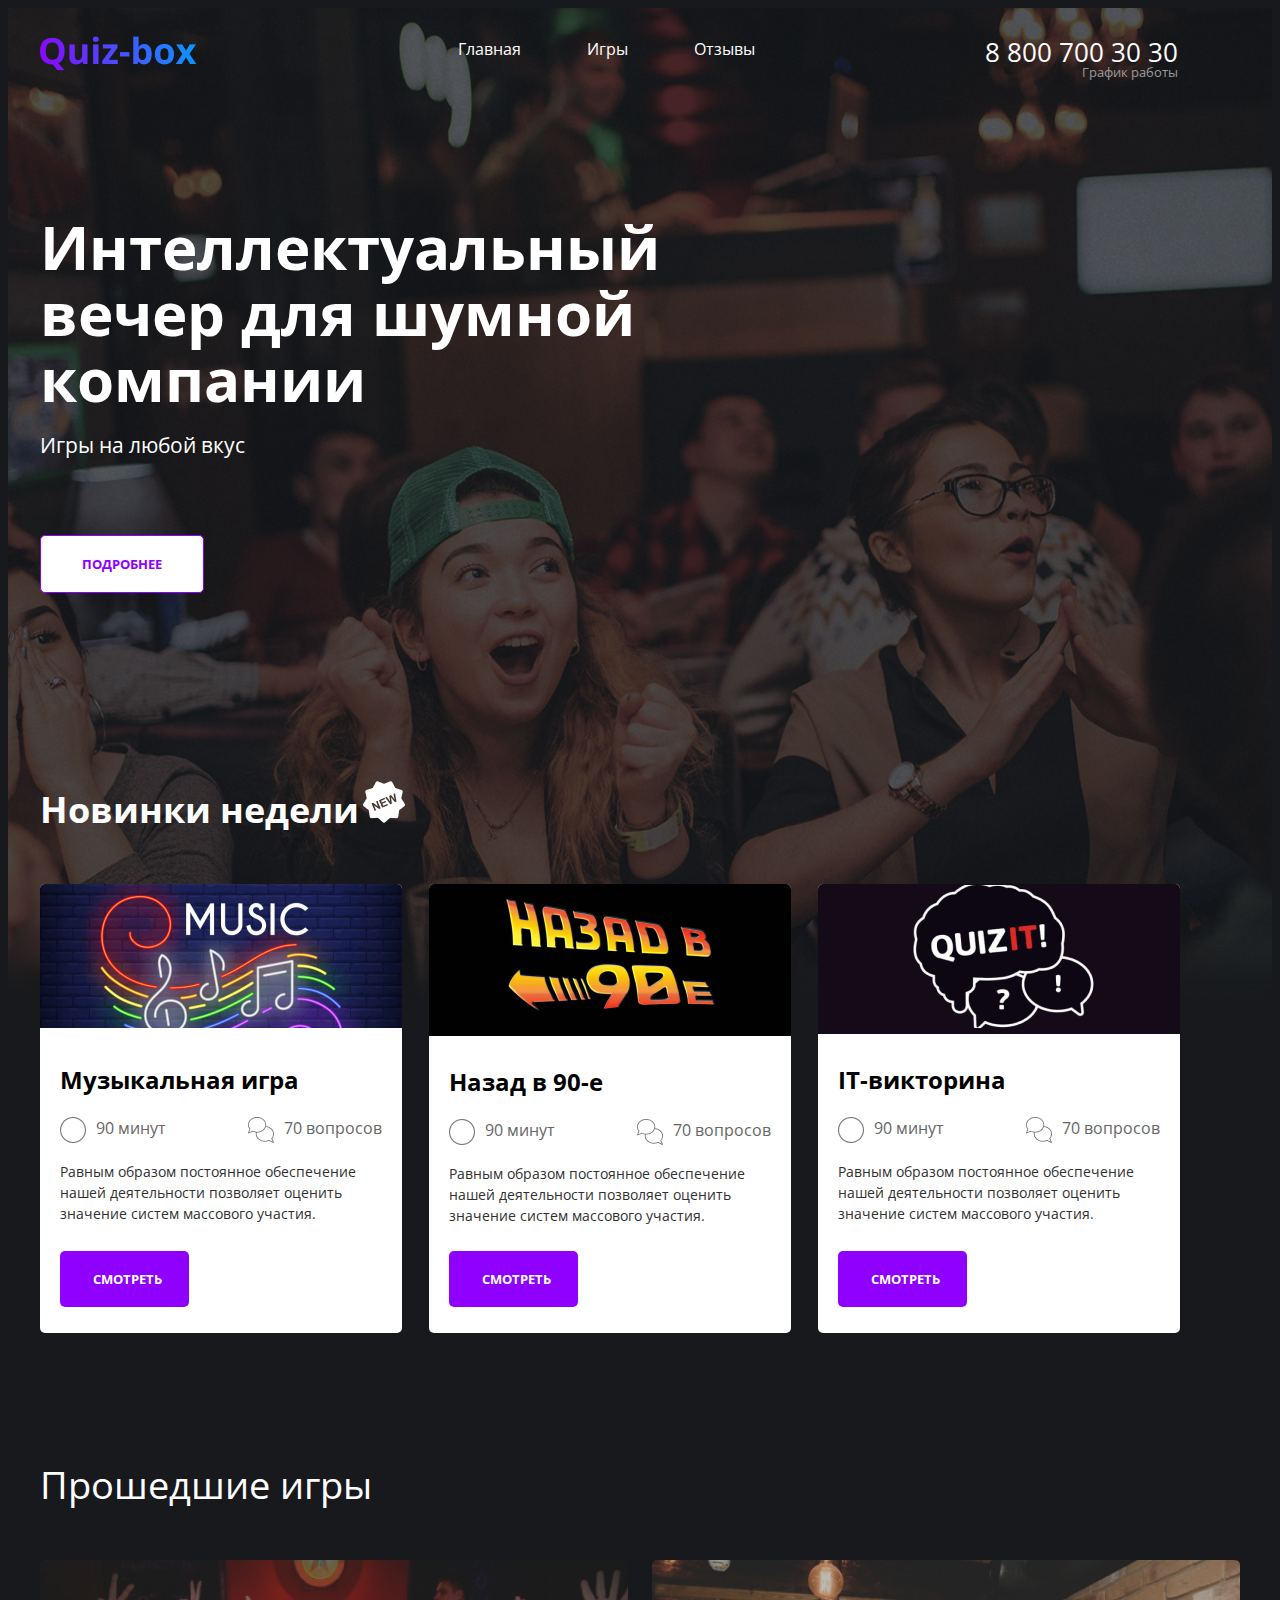
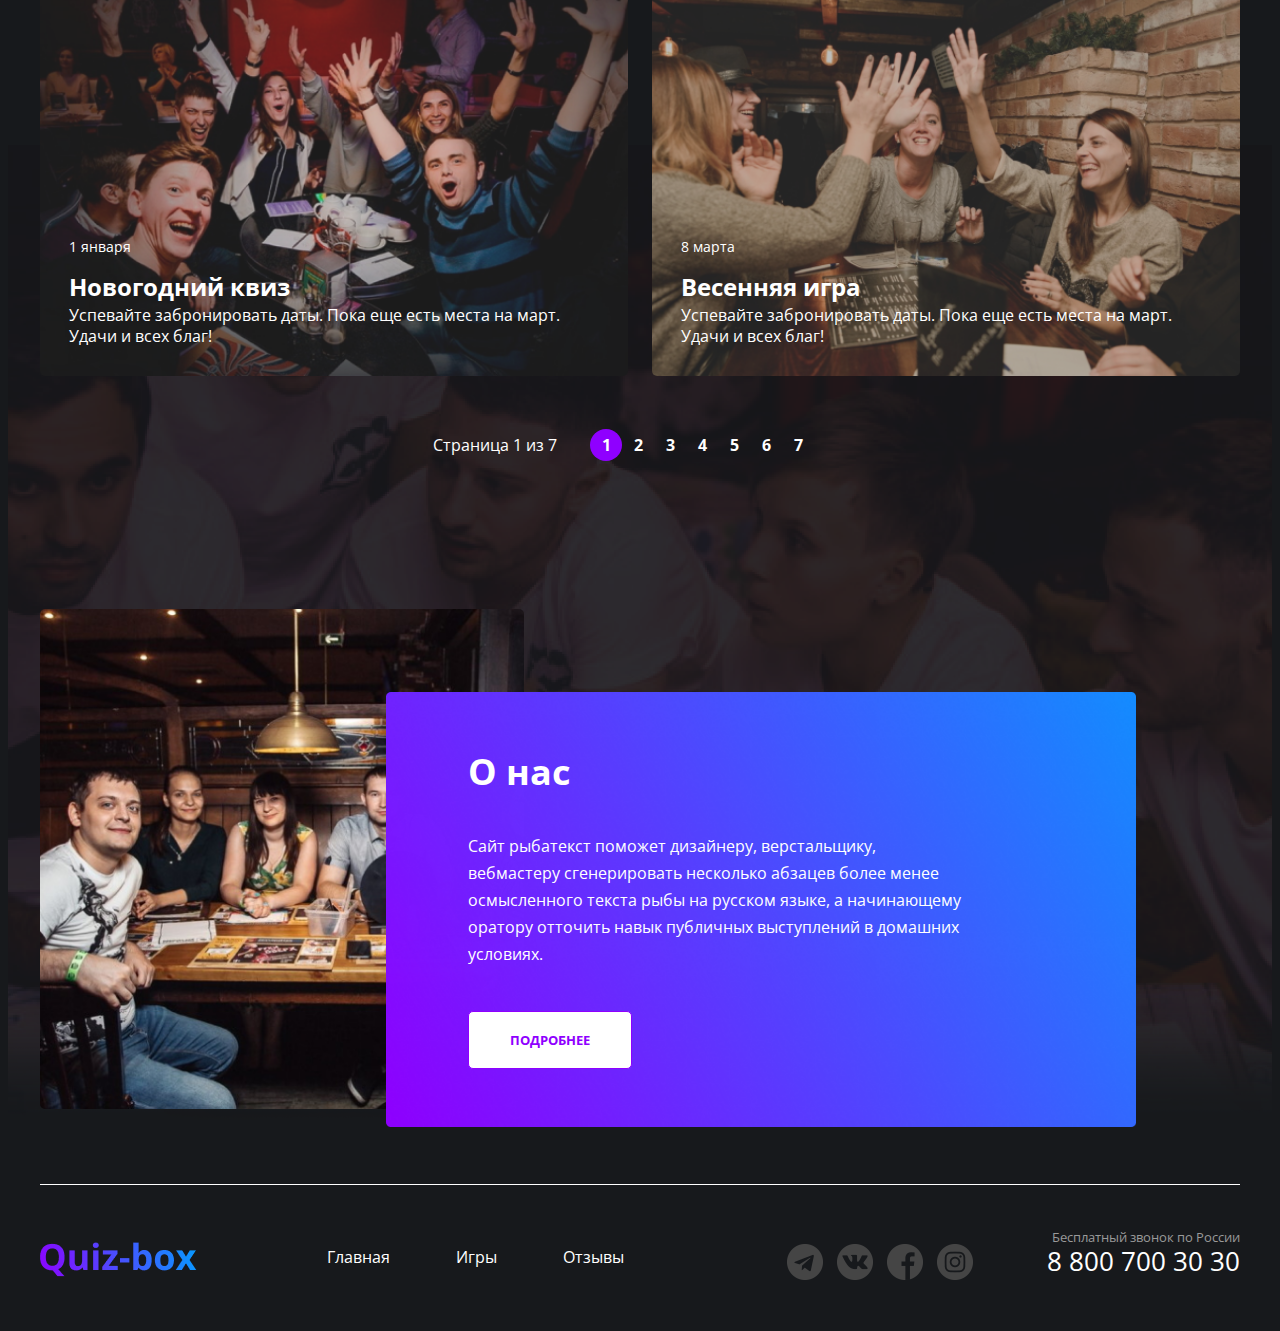
==== commit c042c551: "Add files via upload" ====
--- a/index.html
+++ b/index.html
@@ -55,14 +55,14 @@
                 </div>
                 <div class="offers__content">
                   <h3 class="offers__title">Музыкальная игра</h3>
-                  <div class="offers_times">
-                    <div class="offers__time-info">
-                      <img class="offers_time-img" src="./img/Vector (1).png" alt="time">
-                      <div class="offers_time-text">90 минут</div>
-                    </div>
-                    <div class="offers__time-info">
-                      <img class="offers_time-img" src="./img/Vector (2).png" alt="questions">
-                      <div class="offers_time-text">70 вопросов</div>
+                  <div class="offers__times">
+                    <div class="offers__time-info">
+                      <img class="offers__time-img" src="./img/Vector (1).png" alt="time">
+                      <div class="offers__time-text">90 минут</div>
+                    </div>
+                    <div class="offers__time-info">
+                      <img class="offers__time-img" src="./img/Vector (2).png" alt="questions">
+                      <div class="offers__time-text">70 вопросов</div>
                     </div>
                   </div>
                   <p>
@@ -78,14 +78,14 @@
                 </div>
                 <div class="offers__content">
                   <h3 class="offers__title">Назад в 90-е</h3>
-                  <div class="offers_times">
-                    <div class="offers__time-info">
-                      <img class="offers_time-img" src="./img/Vector (1).png" alt="time">
-                      <div class="offers_time-text">90 минут</div>
-                    </div>
-                    <div class="offers__time-info">
-                      <img class="offers_time-img" src="./img/Vector (2).png" alt="questions">
-                      <div class="offers_time-text">70 вопросов</div>
+                  <div class="offers__times">
+                    <div class="offers__time-info">
+                      <img class="offers__time-img" src="./img/Vector (1).png" alt="time">
+                      <div class="offers__time-text">90 минут</div>
+                    </div>
+                    <div class="offers__time-info">
+                      <img class="offers__time-img" src="./img/Vector (2).png" alt="questions">
+                      <div class="offers__time-text">70 вопросов</div>
                     </div>
                   </div>
                   <p>
@@ -101,14 +101,14 @@
                 </div>
                 <div class="offers__content">
                   <h3 class="offers__title">IT-викторина</h3>
-                  <div class="offers_times">
-                    <div class="offers__time-info">
-                      <img class="offers_time-img" src="./img/Vector (1).png" alt="time">
-                      <div class="offers_time-text">90 минут</div>
-                    </div>
-                    <div class="offers__time-info">
-                      <img class="offers_time-img" src="./img/Vector (2).png" alt="questions">
-                      <div class="offers_time-text">70 вопросов</div>
+                  <div class="offers__times">
+                    <div class="offers__time-info">
+                      <img class="offers__time-img" src="./img/Vector (1).png" alt="time">
+                      <div class="offers__time-text">90 минут</div>
+                    </div>
+                    <div class="offers__time-info">
+                      <img class="offers__time-img" src="./img/Vector (2).png" alt="questions">
+                      <div class="offers__time-text">70 вопросов</div>
                     </div>
                   </div>
                   <p>
--- a/main.css
+++ b/main.css
@@ -128,6 +128,7 @@
 .offers {
   display: flex;
   justify-content: space-between;
+  width: 1140px;
 }
 .offers__item {
   min-height: 449px;
@@ -183,10 +184,10 @@
 .offers__time-img {
   margin-right: 10px;
 }
-.offers_time-text {
+.offers__time-text {
     color: #666666;
 }
-.offers_times {
+.offers__times {
   display: flex;
   width: 100%;
   margin-bottom: 18px;
@@ -195,7 +196,7 @@
 .offers__time-info {
   display: flex;
 }
-.offers_times:last-child {
+.offers__times:last-child {
   margin-right: 0;
 }
 .network {
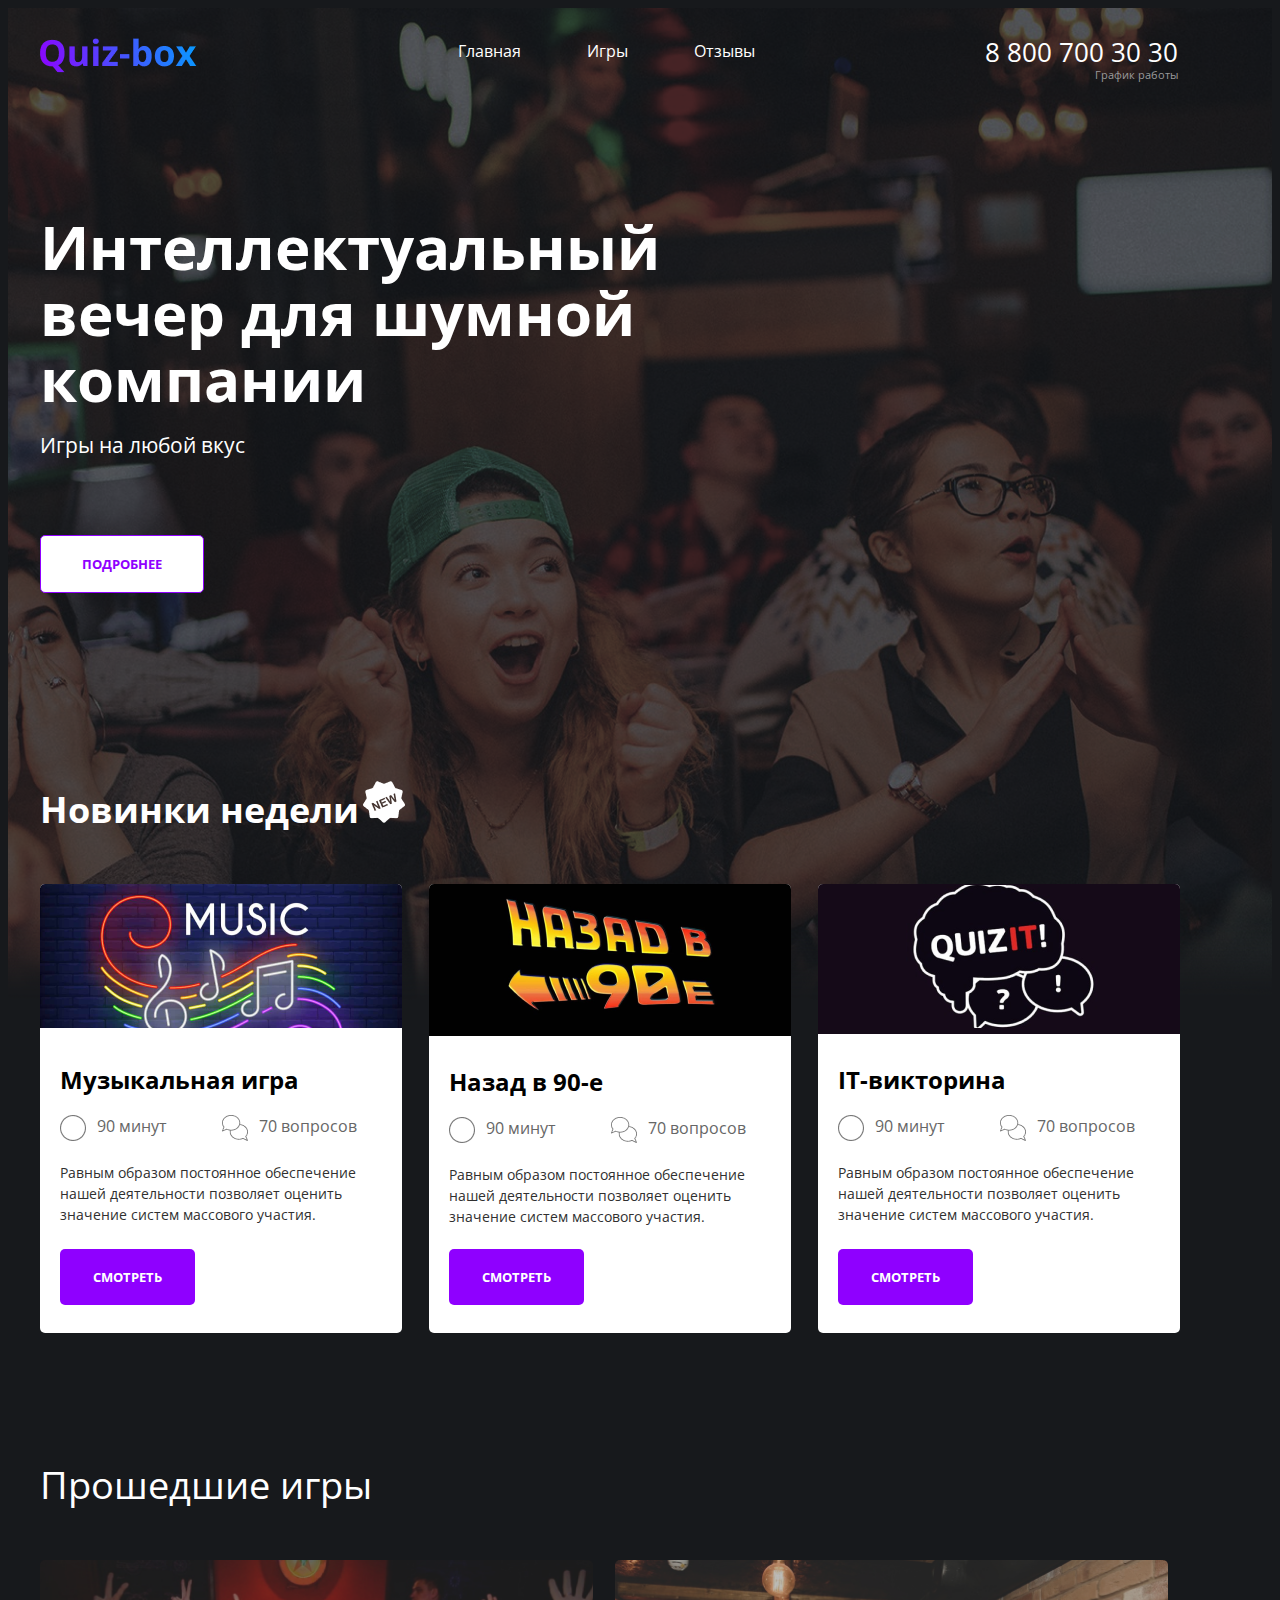
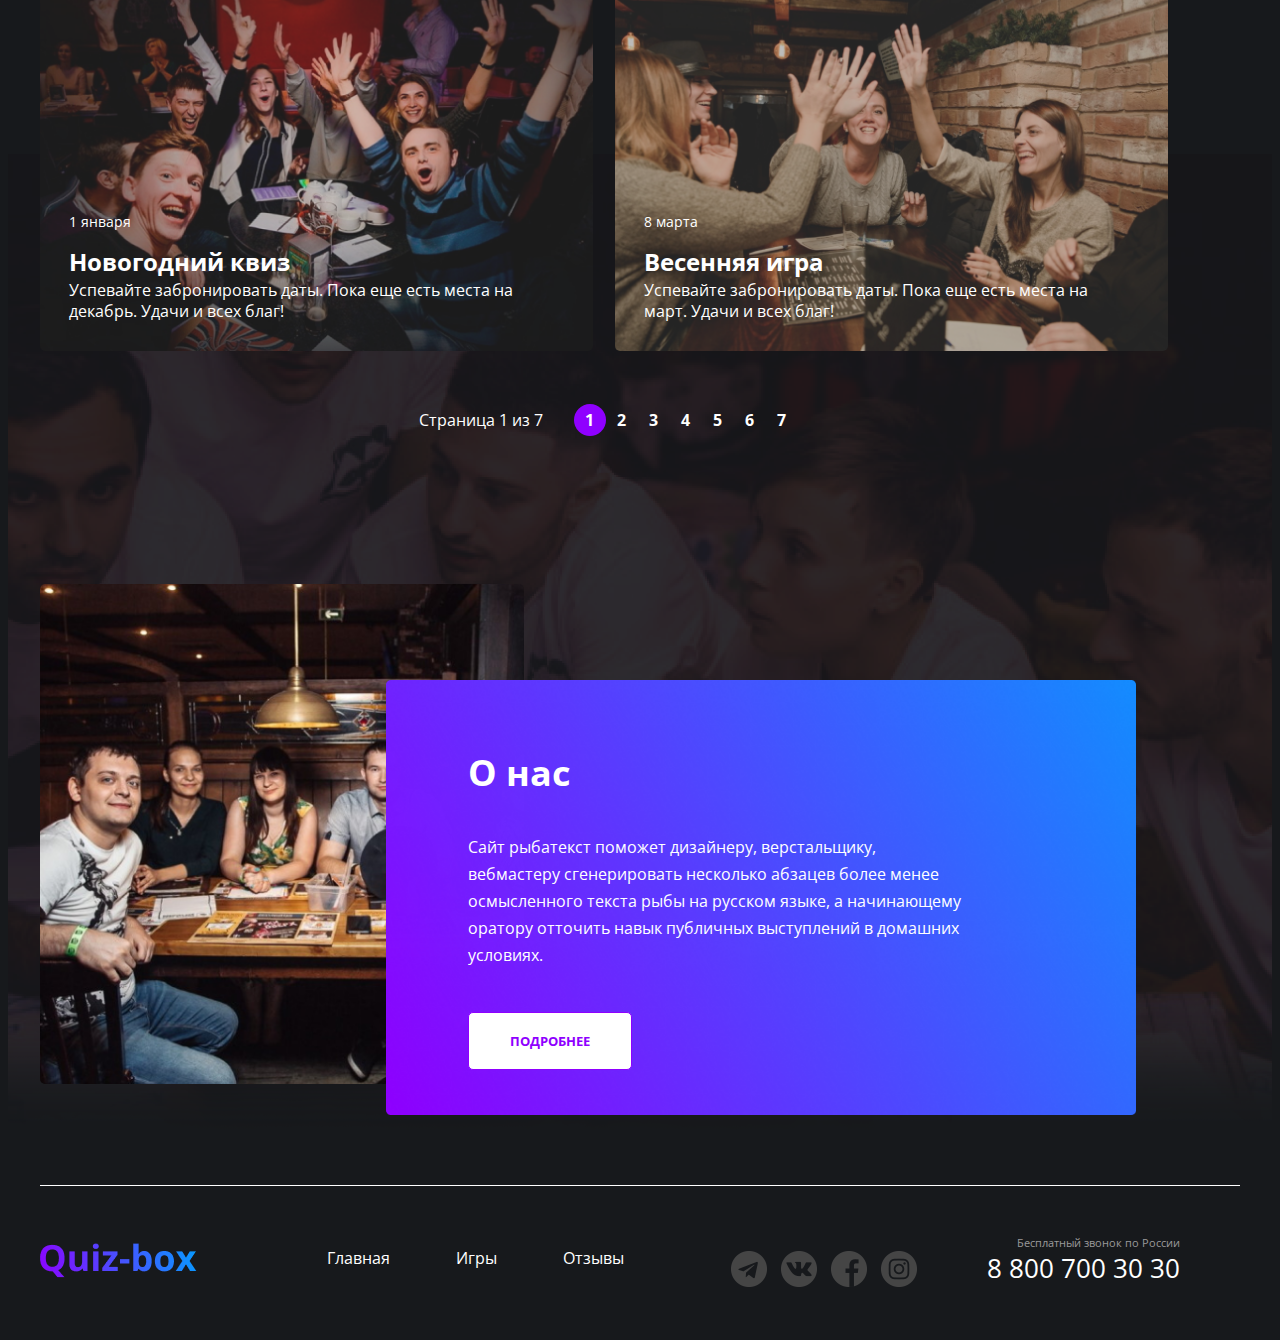
==== commit 407f5c90: "Add files via upload" ====
--- a/index.html
+++ b/index.html
@@ -131,7 +131,7 @@
                 <div class="single-game__info">
                   <time class="single-game__date">1 января</time>
                   <h4 class="single-game__name">Новогодний квиз</h4>
-                  <p class="single-game__text">Успевайте забронировать даты. Пока еще есть места на март. Удачи и всех
+                  <p class="single-game__text">Успевайте забронировать даты. Пока еще есть места на декабрь. Удачи и всех
                     благ!</p>
                 </div>
               </li>
--- a/main.css
+++ b/main.css
@@ -53,7 +53,7 @@
     font-size: 14px;
     line-height: 21px;
     color: #303030;
-    margin-bottom: 25px;
+    margin-bottom: 22px;
 
 }
 .menu__container {
@@ -91,7 +91,7 @@
 }
 header {
   padding-top: 26px;
-  margin-bottom: 30px;
+  /*margin-bottom: 30px;*/
   display: flex;
   justify-content: space-between;
   align-items: center;
@@ -179,10 +179,10 @@
   font-weight: bold;
   font-size: 24px;
   line-height: 26px;
-  margin-bottom: 24px;
+  margin-bottom: 22px;
 }
 .offers__time-img {
-  margin-right: 10px;
+  margin-right: 11px;
 }
 .offers__time-text {
     color: #666666;
@@ -190,17 +190,18 @@
 .offers__times {
   display: flex;
   width: 100%;
-  margin-bottom: 18px;
+  margin-bottom: 21px;
   justify-content: space-between;
 }
 .offers__time-info {
   display: flex;
+  margin-right: 25px;
 }
 .offers__times:last-child {
   margin-right: 0;
 }
 .network {
-  margin-right: 74px;
+  margin-right: 70px;
 }
 .network__item {
   display: inline-block;
@@ -288,8 +289,8 @@
   text-decoration: none;
   font-size: 13px;
   display: flex;
-  width: 40%;
-  margin-bottom: 26px;
+  width: 42%;
+  margin-bottom: 28px;
   margin-top: auto;
 }
 .button__question {
@@ -310,7 +311,7 @@
 }
 .game__item {
     width: 598px;
-    flex: 1;
+    /*flex: 1;*/
     vertical-align: top;
     margin-right: 2%;
 }
@@ -357,11 +358,13 @@
   line-height: 21px;
   margin-bottom: 17px;
   color: #FFFFFF;
+  width: 90%;
 }
 .game__list {
   margin-bottom: 53px;
   display: flex;
   justify-content: space-between;
+  width: 94%;
 }
 .pagination {
   display: flex;
@@ -386,10 +389,11 @@
 .pagination__list {
   display: flex;
   align-items: center;
+  margin-right: 33px;
 }
 .pagination__info {
     position: relative;
-    right: 33px;
+    right: 31px;
 }
 .paginator__item {
   text-align: center;
@@ -419,7 +423,7 @@
   display: flex;
 }
 .about__desc {
-    padding: 64px 98px;
+    padding: 77px 98px;
     min-height: 455px;
     margin-left: -236px;
     margin-top: 19px;
@@ -454,11 +458,11 @@
   margin-bottom: 43px;
   width: 501px;
 }
-.about__desc-text p:last-child {
+.about__desc-text :last-child {
   margin-bottom: 0;
 }
 .footer-container__section {
-  height: 146px;
+  height: 154px;
 }
 .footer {
   position: relative;
@@ -476,10 +480,11 @@
 .footer__col--align--right {
   align-items: flex-end;
   display: flex;
+  margin-right: 60px;
 }
 .contacts__info {
-  font-size: 13px;
-  line-height: 11px;
+  font-size: 11px;
+  line-height: 15px;
   color: #9A9A9A;
   text-decoration: none;
   display: flex;
@@ -528,7 +533,7 @@
 
 .top-line {
   min-height: 412px;
-  background: url(./img/nbgB77C1HAg\ 1.png);
+  background: url(./img/nbgB77C1HAg\ 1.png) right 20% ;
   display: flex;
   flex-direction: column;
   width: 100%;
@@ -578,38 +583,40 @@
 }
 .service {
   display: flex;
-  margin-bottom: 49px;
+  margin-bottom: 42px;
 }
 .services__img {
-  width: 30%;
-  margin-right: 7%;
-  border-radius: 5px;
+    width: 38%;
+    margin-right: 5%;
+    border-radius: 5px;
 }
 .service__img-elem {
    border-radius: 5px;
+   width: 100%;
 }
 .service__content {
   flex: 1;
 }
 .service__title {
-  font-weight: bold;
-  font-size: 36px;
-  color: #000000;
-  margin-bottom: 28px;
+    font-weight: bold;
+    font-size: 36px;
+    color: #000000;
+    margin-bottom: 20px;
+    padding: 10px 0;
 }
 .service__desc {
   font-size: 16px;
-  line-height: 1,7;
-  margin-bottom: 34px;
+  line-height: 1.7;
+  margin-bottom: 33px;
 }
 .services__img--back {
   background: url(./img/Rectangle\ 4\ \(1\).png);
-  padding: 73px 16px;
+  padding: 75px 22px;
 }
 .inner-section {
   background: #ffffff;
   color: #1A1B1E;
-  padding: 88px 0;
+  padding: 76px 0;
   width: 100%;
 }
 .inner-section--bg--grey {
@@ -618,11 +625,17 @@
 .inner-section__title {
   font-weight: bold;
   font-size: 48px;
-  margin-bottom: 97px;
+  margin-bottom: 64px;
 }
 .partners {
   display: flex;
   flex-wrap: wrap;
+}
+.partners__item {
+  margin-left: 46px;
+}
+.partners__item:nth-child(4n + 1) {
+  margin-left: 0;
 }
 .partners__link {
   text-decoration: none;
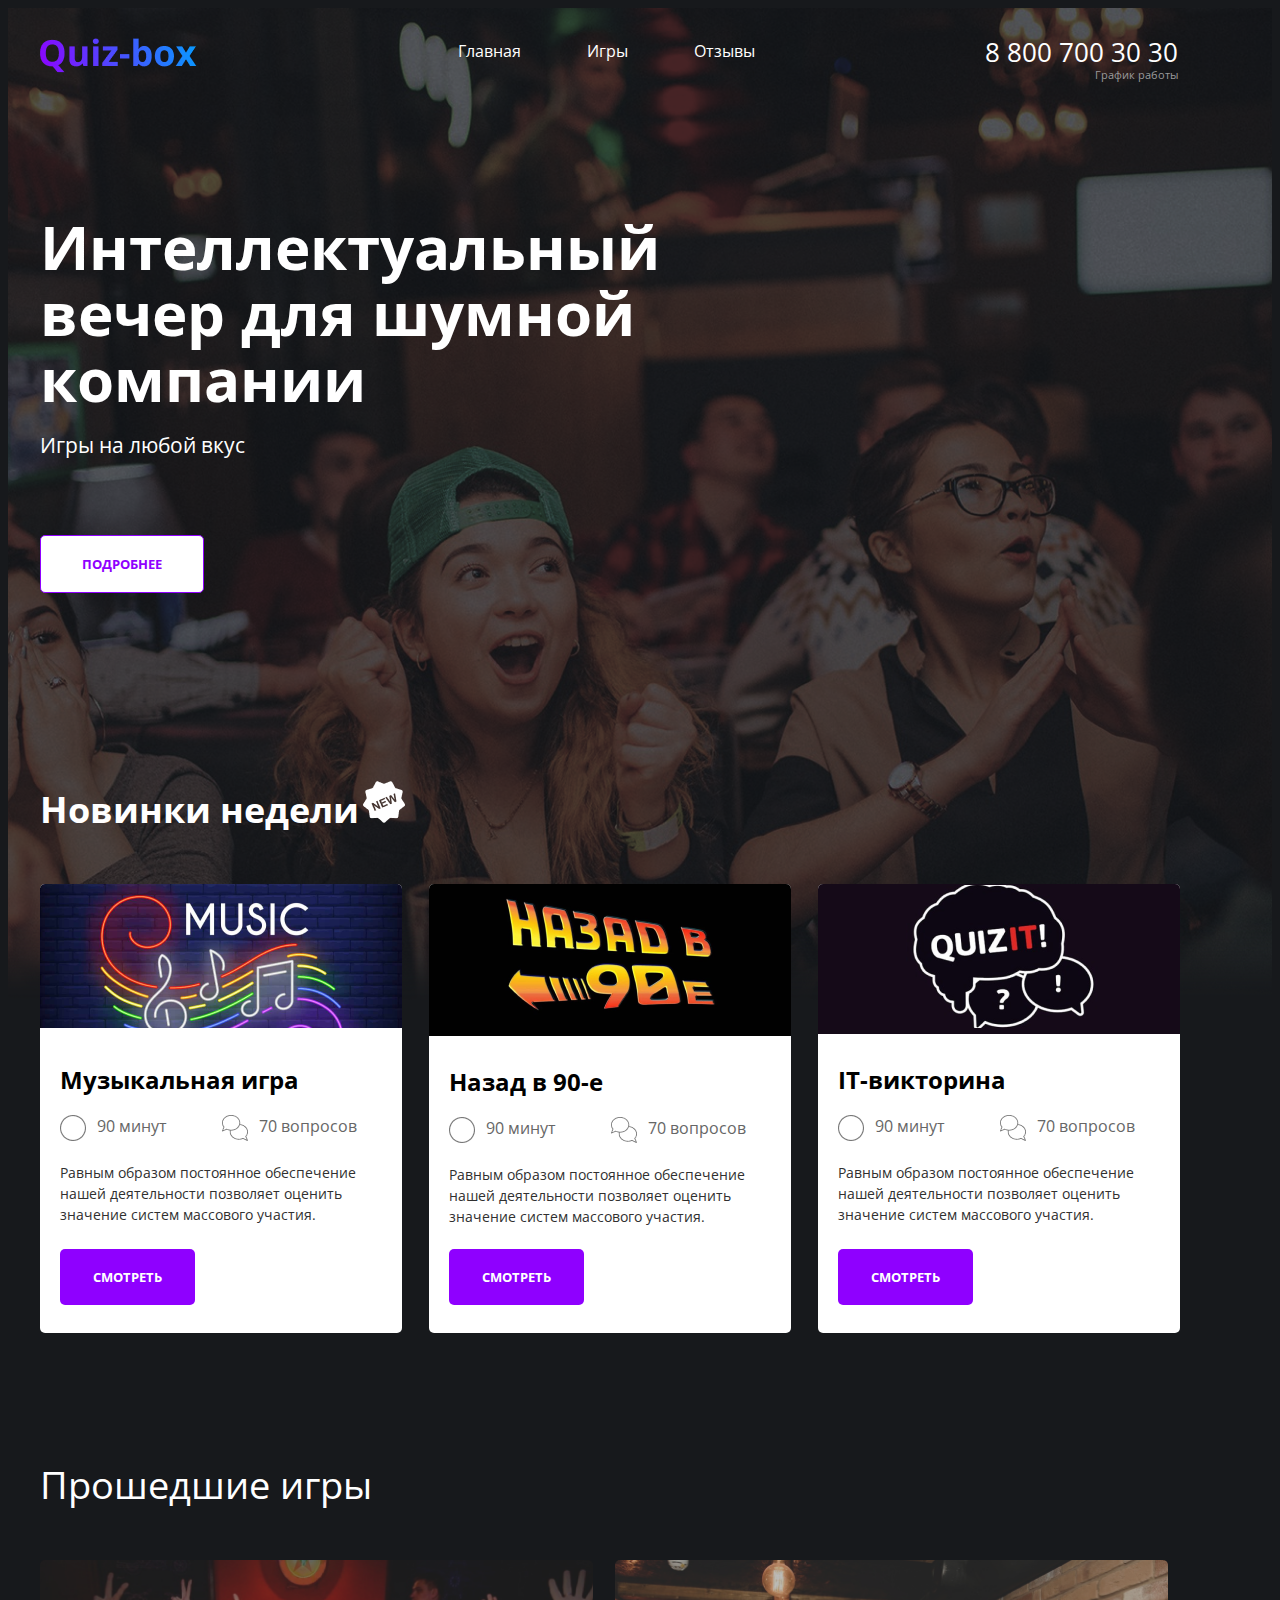
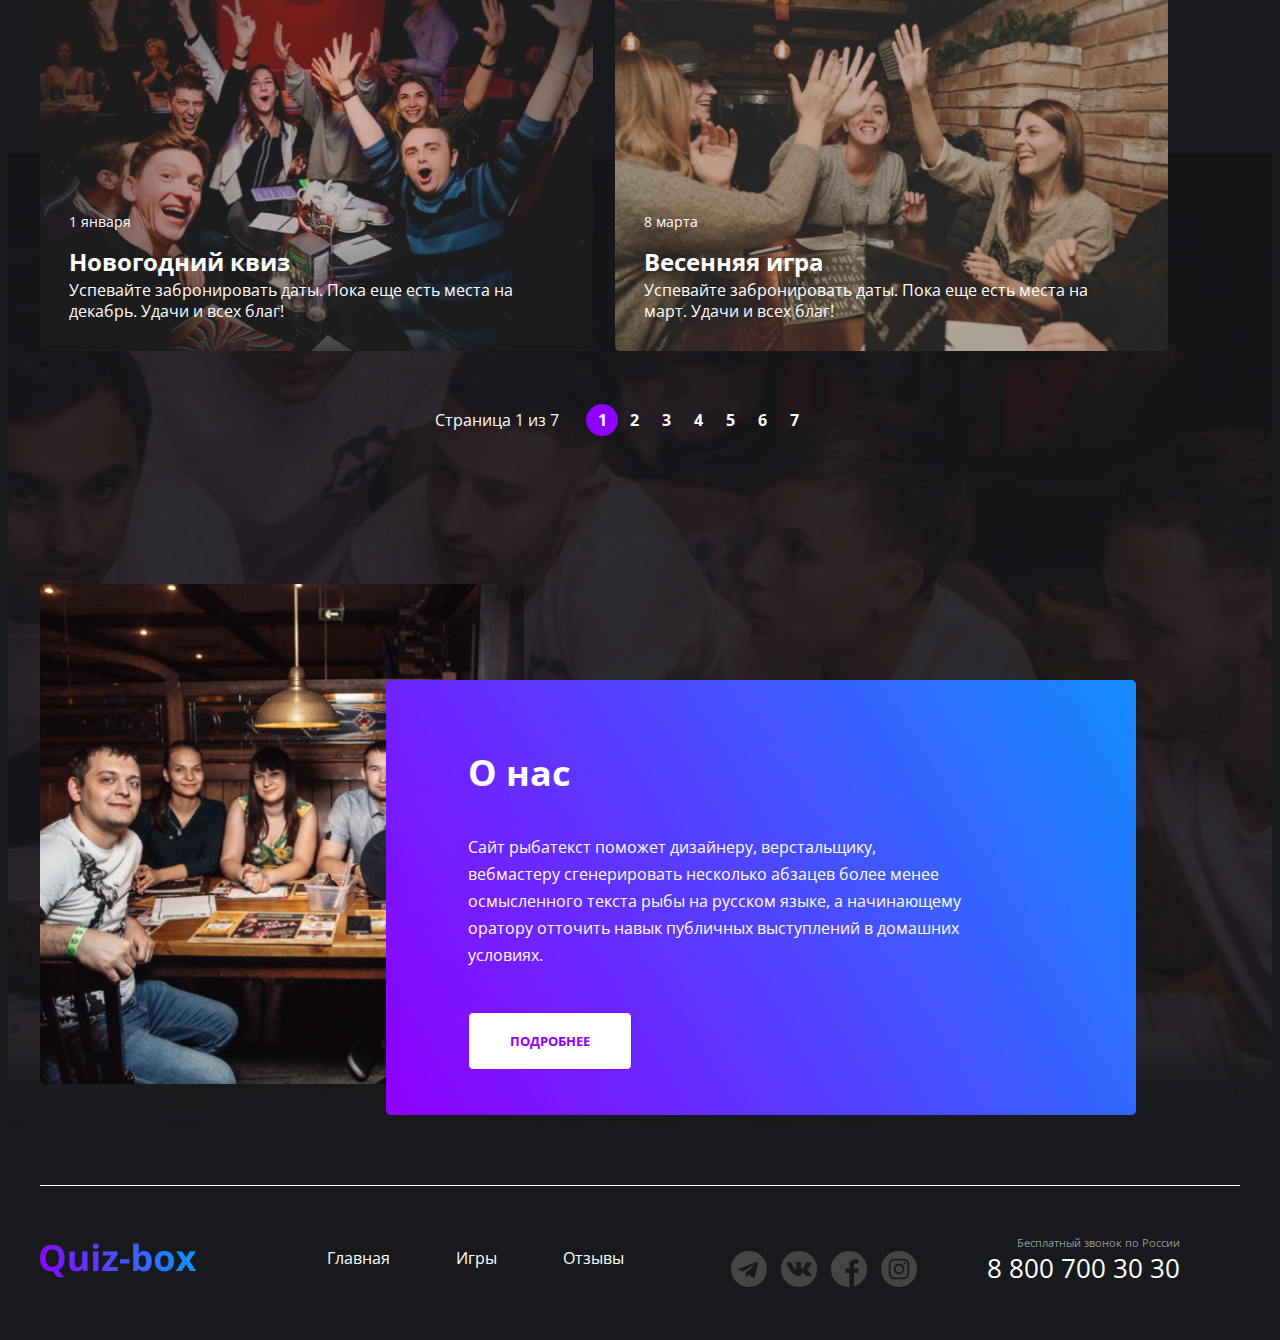
==== commit 3ff60f38: "Add files via upload" ====
--- a/index.html
+++ b/index.html
@@ -46,8 +46,10 @@
         </section>
         <section class="section">
           <div class="container">
+            <div class="section__item">
             <h2 class="section__title">Новинки недели</h2>
             <img class="title__img" src="./img/Vector.png" alt="new">
+            </div>
             <ul class="offers">
               <li class="offers__item">
                 <div class="offers__header">
--- a/main.css
+++ b/main.css
@@ -116,6 +116,9 @@
 }
 .section {
   margin-bottom: 127px;
+}
+.section__item {
+  
 }
 .section__title {
   font-weight: bold;
@@ -389,11 +392,11 @@
 .pagination__list {
   display: flex;
   align-items: center;
-  margin-right: 33px;
+  margin-right: 8px;
 }
 .pagination__info {
     position: relative;
-    right: 31px;
+    right: 27px;
 }
 .paginator__item {
   text-align: center;
@@ -511,7 +514,7 @@
   height: 132px;
 }
 .main-page-wrapper {
-  background: url("./img/фон1.png") center top no-repeat, url("./img/фон2.png") center bottom 168px no-repeat; 
+  background: url("./img/1.png") center top no-repeat, url("./img/2.png") center bottom 168px no-repeat; 
   
 }
 .logo__footer {
@@ -533,7 +536,7 @@
 
 .top-line {
   min-height: 412px;
-  background: url(./img/nbgB77C1HAg\ 1.png) right 20% ;
+  background: url(./img/nbgB77C1HAg\ 1.png) left 10% ;
   display: flex;
   flex-direction: column;
   width: 100%;
@@ -576,10 +579,10 @@
 .page-content {
   background: #F2F2F2;
   color: #303030;
-  padding: 63px 0;
+  padding: 97px 0;
 }
 .services {
-  margin-bottom: 69px;
+  margin-bottom: 68px;
 }
 .service {
   display: flex;
@@ -632,7 +635,8 @@
   flex-wrap: wrap;
 }
 .partners__item {
-  margin-left: 46px;
+  margin-left: 44px;
+  margin-bottom: 21px;
 }
 .partners__item:nth-child(4n + 1) {
   margin-left: 0;
@@ -640,7 +644,7 @@
 .partners__link {
   text-decoration: none;
   display: flex;
-  width: 270px;
+  width: 249px;
   height: 100px;
   align-items: center;
   justify-content: center;
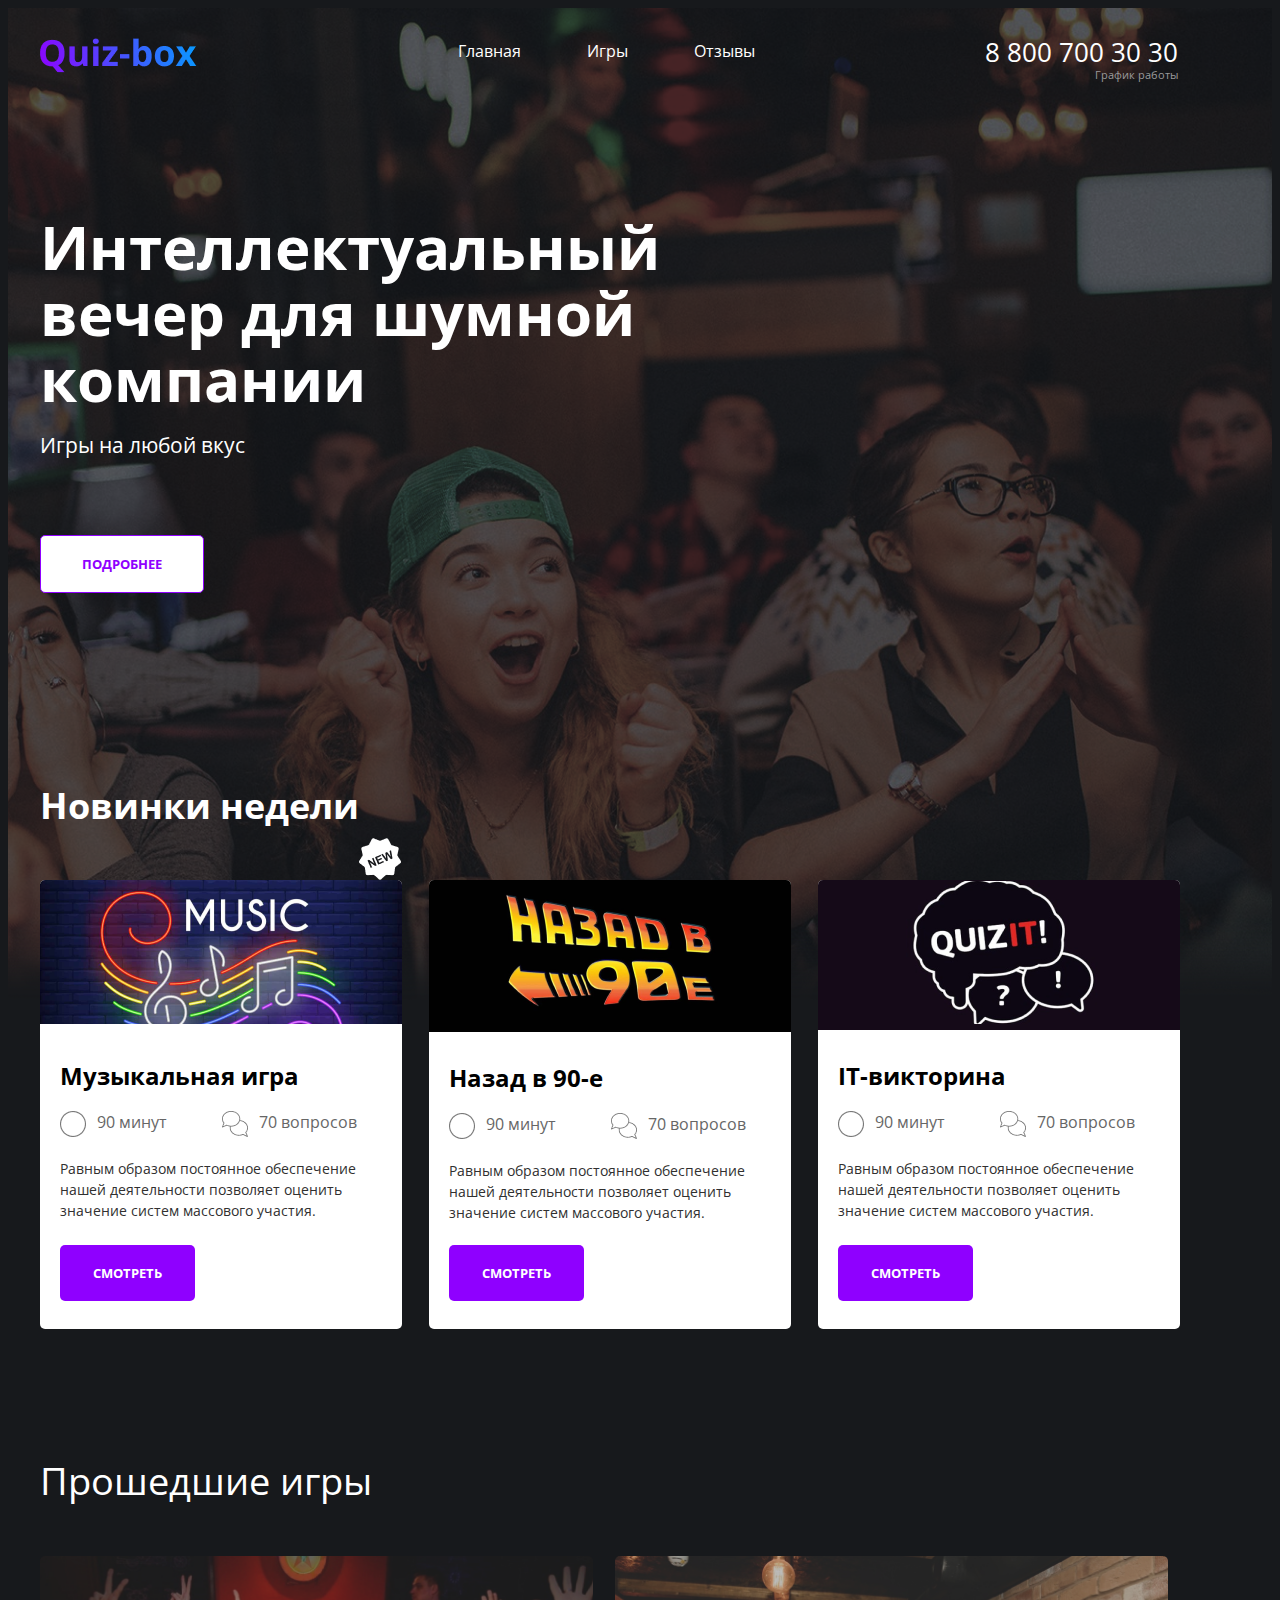
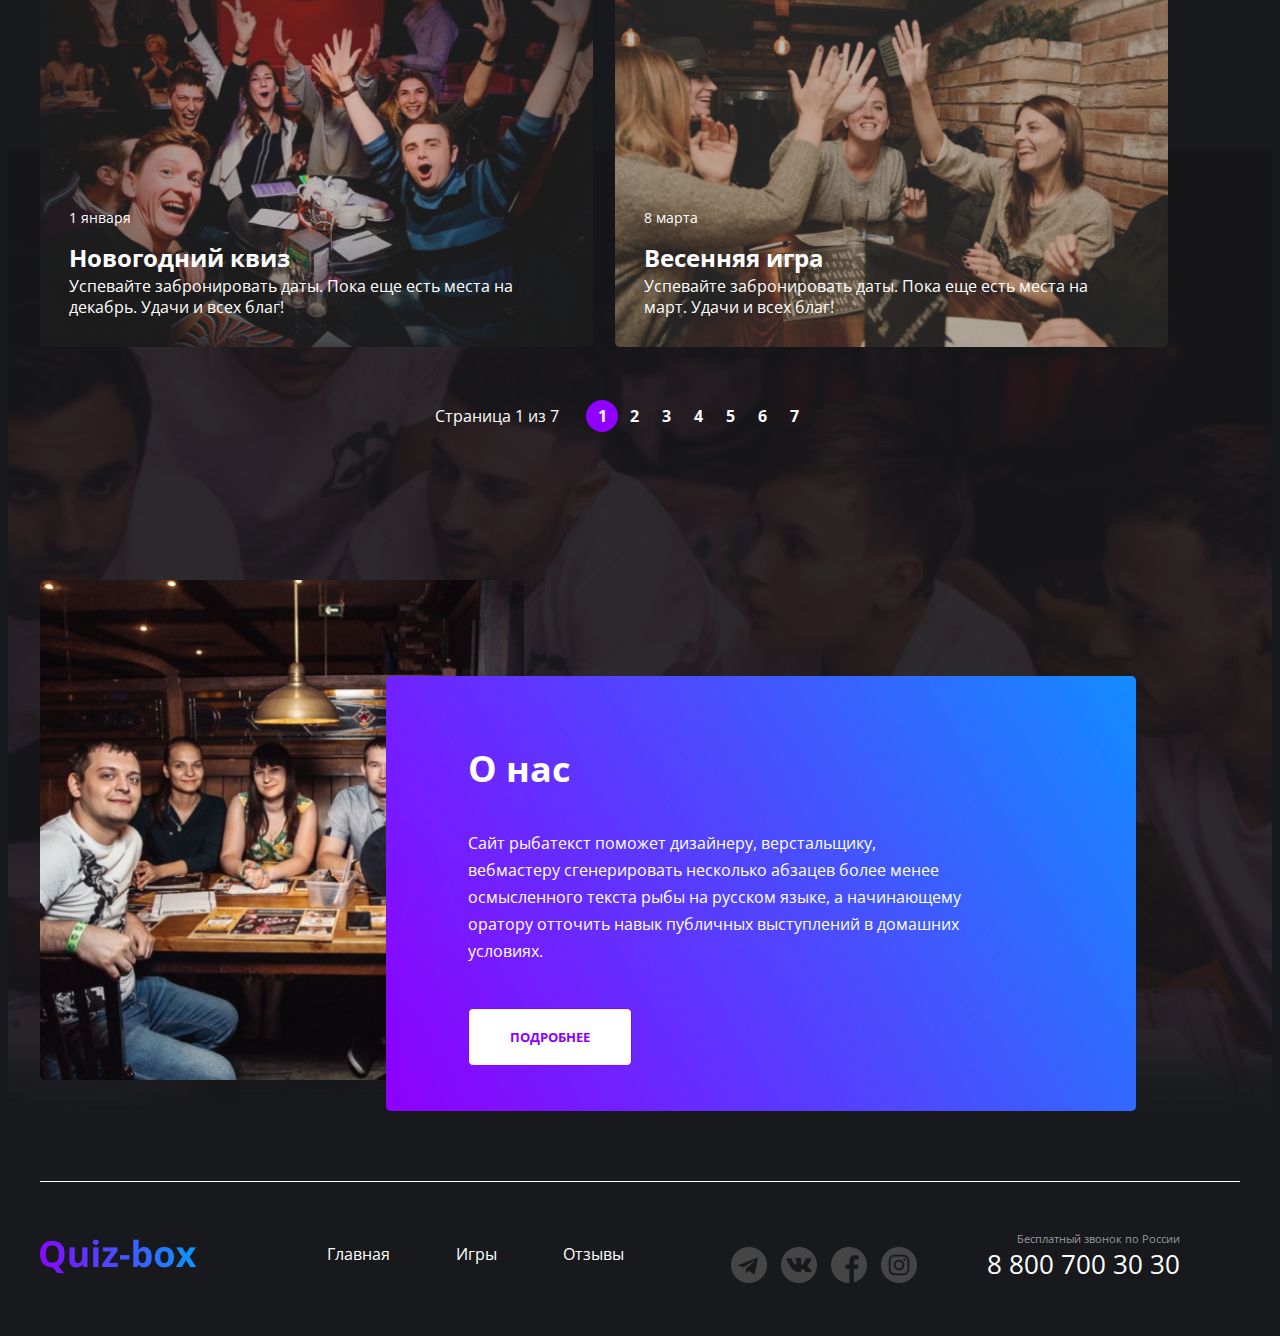
==== commit a604a653: "все страницы+ анимация" ====
--- a/index.html
+++ b/index.html
@@ -25,14 +25,22 @@
               <ul class="menu__list">
                 <li class="menu__item"><a href="#" class="menu__link">Главная</a></li>
                 <li class="menu__item"><a href="./game.html" class="menu__link">Игры</a></li>
-                <li class="menu__item"><a href="#" class="menu__link">Отзывы</a></li>
+                <li class="menu__item"><a href="./reviews.html" class="menu__link">Отзывы</a></li>
               </ul>
             </nav>
           </div>
           <div class="header__col header__col--align--right">
             <address class="contacts">
               <a href="tel:+78007003030" class="contacts__phone">8 800 700 30 30</a>
-              <div class="contacts__info">График работы</div>
+              <div class="dropdown">
+              <a href="#" class="contacts__info">График работы</a>
+              <div class="dropdown__menu">
+                <ul class="dropdown__list">
+                  <li class="dropdown__item dropdown--black">пн-вс: 09:00 - 20:00</li>
+                  <li class="dropdown__item">Обед: 14:00-14:30</li>
+                </ul>
+              </div>
+              </div>
             </address>
           </div>
         </header>
@@ -197,9 +205,9 @@
           </a>
           <nav class="menu__footer">
             <ul class="menu__list">
-              <li class="menu__item"><a href="#" class="menu__link">Главная</a></li>
-              <li class="menu__item"><a href="#" class="menu__link">Игры</a></li>
-              <li class="menu__item"><a href="#" class="menu__link">Отзывы</a></li>
+              <li class="menu__item"><a href="./index.html" class="menu__link">Главная</a></li>
+              <li class="menu__item"><a href="./game.html" class="menu__link">Игры</a></li>
+              <li class="menu__item"><a href="./reviews.html" class="menu__link">Отзывы</a></li>
             </ul>
           </nav>
           </div>
--- a/main.css
+++ b/main.css
@@ -1,651 +1,32 @@
-body {
-  font-family: "Open Sans", Helvetica, sans-serif;
-  color: #fff;
-  font-size: 16px;
-  line-height: 1.42;
-  background: #17191C;
-  -webkit-font-smoothing: antialiased;
-  -moz-osx-font-smoothing: grayscale;
-}
-body, html {
-  height: 100%;
-}
-.wrapper {
-  display: flex;
-  flex-direction: column;
-  min-height: 100%;
-  overflow: hidden;
-  min-width: 1200px;
-}
-.container {
-  margin: 0 auto;
-  width: 1200px;
-}
-.offers__list:last-child {
-  margin-right: 0px;
-}
-section {
-  margin: 0 auto;
-  width: 1200px;
-}
-* {
-  box-sizing: border-box;
-}
-img {
-  max-width: 100%;
-}
-a {
- color: inherit; 
-}
-ul {
-  padding: 0;
-  margin: 0;
-}
-ul li {
-  list-style: none;
-}
-h1, h2, h3, h4, h5, h6 {
-  margin: 0;
-  font-weight: normal;
-}
-p {
-    margin-top: 0;
-    font-size: 14px;
-    line-height: 21px;
-    color: #303030;
-    margin-bottom: 22px;
-
-}
-.menu__container {
-  margin-bottom: 15px;
-}
-.menu__item {
-  display: inline-block;
-  vertical-align: middle;
-  margin-right: 62px;
-}
-.menu__item:last-child {
-  margin-right: 0;
-}
-.menu__link {
-  font-size: 16px;
-  text-decoration: none;
-}
-.contacts__phone {
-  text-decoration: none;
-  font-style: normal;
-  font-size: 26px;
-  margin-bottom: 4px;
-}
-.contacts__info {
-  font-size: 12px;
-  font-style: normal;
-  text-decoration-line: underline;
-  margin-top: -4px;
-}
-.hero__container {
-  display: flex;
-  flex-direction: column;
-  justify-content: space-between;
-  min-height: 196px;
-}
-header {
-  padding-top: 26px;
-  /*margin-bottom: 30px;*/
-  display: flex;
-  justify-content: space-between;
-  align-items: center;
-}
-.header__col {
-  display: flex;
-  align-items: center;
-}
-.header__col--align--right {
-  justify-content: flex-end;
-  margin-right: 62px;
-}
-.logo {
-  display: block;
-  margin-right: 261px;
-}
-.contacts {
-  text-align: right;
-}
-.section__about {
-  margin-bottom: -7px;
-}
-.section {
-  margin-bottom: 127px;
-}
-.section__item {
-  
-}
-.section__title {
-  font-weight: bold;
-  font-size: 36px;
-  line-height: 49px;;
-  color: #ffffff;
-  margin-bottom: 50px;
-  display: inline-block;
-}
-.offers {
-  display: flex;
-  justify-content: space-between;
-  width: 1140px;
-}
-.offers__item {
-  min-height: 449px;
-  background: #FFFFFF;
-  border-radius: 5px;
-  width: calc(100%/3 - 18px);
-  display: flex;
-  flex-direction: column;
-}
-.offers__content {
-  padding: 0px 20px;
-  flex: 1;
-  display: flex;
-  flex-direction: column;
-}
-.offers__item:last-child {
-  margin-right: 0px;
-}
-.offers__header {
-  min-height: 144px;
-  margin-bottom: 33px;
-  border-radius: 5px 5px 0px 0px;
-  width: 100%;
-}
-.offers__header-it {
-    min-height: 144px;
-    margin-bottom: 33px;
-    background: #150A18;
-    border-radius: 5px 5px 0px 0px;
-}
-.music__img {
-  width: 100%;
-}
-.offers__img-back {
-  margin: 10px 26px 2px;
-}
-.offers__img-it {
-  margin: 1px 20px 0px 21px;
-}
-.offers__header-back {
-    min-height: 144px;
-    margin-bottom: 33px;
-    background: #010101;
-    border-radius: 5px 5px 0px 0px;
-}
-.offers__title {
-  color: #000000;
-  font-weight: bold;
-  font-size: 24px;
-  line-height: 26px;
-  margin-bottom: 22px;
-}
-.offers__time-img {
-  margin-right: 11px;
-}
-.offers__time-text {
-    color: #666666;
-}
-.offers__times {
-  display: flex;
-  width: 100%;
-  margin-bottom: 21px;
-  justify-content: space-between;
-}
-.offers__time-info {
-  display: flex;
-  margin-right: 25px;
-}
-.offers__times:last-child {
-  margin-right: 0;
-}
-.network {
-  margin-right: 70px;
-}
-.network__item {
-  display: inline-block;
-  vertical-align: middle;
-}
-.hello {
-  position: relative;
-  width: 52%;
-  margin-bottom: 188px;
-  margin-left: 0; 
-}
-.hello__title {
-  font-size: 60px;
-  font-weight: bold;
-  font-style: normal;
-  line-height: 1.1;
-  margin-bottom: 9px;
-  padding: 10px 0;
-}
-.hello__text {
-  font-size: 21px;
-  margin-bottom: 74px;
-}
-.button {
-  background: #fff;
-  border-radius: 5px;
-  padding: 19px 41px;
-  color: #8F00FF;
-  font-weight: bolder;
-  text-transform: uppercase;
-  text-decoration: none;
-  display: inline-block;
-  font-size: 13px;
-  border: 1px solid #8F00FF
-}
-.button:hover {
-  background: #8F00FF;
-  color: #FFFFFF;
-}
-.title {
-  font-size: 39px;
-  position: relative;
-  margin-bottom: 50px;
-  color: #ffffff;
-}
-.title__game {
-  font-size: 38px;
-  position: relative;
-  margin-bottom: 52px;
-  color: #ffffff;
-  line-height: 48px;
-}
-.back__png {
-  background: #010101;
-  width: 362px;
-  height: 144px;
-}
-.it__png {
-    background: #150A18;
-    width: 362px;
-    height: 144px;
-}
-.maincontent {
-  width: 1200px;
-  margin: 0 auto;
-}
-.odders__text {
-    top: 371px;
+@import url(./layout/base.css);
+@import url(./blocks/about.css);
+@import url(./blocks/breadcrumbs.css);
+@import url(./blocks/button.css);
+@import url(./blocks/contacts.css);
+@import url(./blocks/controls.css);
+@import url(./blocks/dropdown.css);
+@import url(./blocks/footer.css);
+@import url(./blocks/form.css);
+@import url(./blocks/game.css);
+@import url(./blocks/header.css);
+@import url(./blocks/hello.css);
+@import url(./blocks/img.css);
+@import url(./blocks/keyframes.css);
+@import url(./blocks/logo.css);
+@import url(./blocks/menu.css);
+@import url(./blocks/network.css);
+@import url(./blocks/offers.css);
+@import url(./blocks/paginator.css);
+@import url(./blocks/partners.css);
+@import url(./blocks/review.css);
+@import url(./blocks/sections.css);
+@import url(./blocks/separator.css);
+@import url(./blocks/service.css);
+@import url(./blocks/title.css);
+@import url(./blocks/welcome.css);
+/*.dropdown__menu::after {
+    content:"";
     position: absolute;
-    left: 410px;
-    width: 296px;
-    font-size: 14px;
-    line-height: 21px;
-}
-.offets__img {
-  width: 360px;
-}
-.button__offers {
-  background: #8F00FF;
-  border-radius: 5px;
-  padding: 19px 33px;
-  color: #ffffff;
-  font-weight: bolder;
-  text-transform: uppercase;
-  text-decoration: none;
-  font-size: 13px;
-  display: flex;
-  width: 42%;
-  margin-bottom: 28px;
-  margin-top: auto;
-}
-.button__question {
-    position: absolute;
-    background: #ffffff;
-    border-radius: 5px;
-    padding: 14px 25px;
-    color: #8F00FF;
-    font-weight: bolder;
-    text-transform: uppercase;
-    text-decoration: none;
-    top: 429px;
-    width: 41px;
-    height: 12px;
-    left: 22px;
-    font-size: 13px;
-
-}
-.game__item {
-    width: 598px;
-    /*flex: 1;*/
-    vertical-align: top;
-    margin-right: 2%;
-}
-.single-game{
-  position: relative;
-  border-radius: 5px;
-  overflow: hidden;
-}
-.game__item:last-child {
-  margin-right: 0px;
-}
-.single-game__img {
-  display: block;
-  width: 100%;
-  height: 100%;
-  object-fit: cover;
-}
-.game {
-  margin-bottom: 148px;
-  display: flex;
-  justify-content: space-between;
-}
-.single-game__info {
-    position: absolute;
-    left: 0;
-    right: 0;
-    bottom: 0;
-    padding: 17px 29px 6px;
-    min-height: 76px;
-    margin-bottom: 6px;
-}
-.single-game__date {
-  font-size: 14px;
-  line-height: 45px;
-  margin-bottom: 12px;
-}
-.single-game__name {
-  font-size: 24px;
-  line-height: 36px;
-  font-weight: bold;
-}
-.single-game__text {
-  font-size: 16px;
-  line-height: 21px;
-  margin-bottom: 17px;
-  color: #FFFFFF;
-  width: 90%;
-}
-.game__list {
-  margin-bottom: 53px;
-  display: flex;
-  justify-content: space-between;
-  width: 94%;
-}
-.pagination {
-  display: flex;
-  justify-content: center;
-  align-items: center;
-}
-.pagination .paginator__link:hover {
-  color: #FFFFFF;
-  background: #8F00FF;
-}
-.pagination--theme--black {
-  color: #000000;
-}
-.pagination--theme--black .paginator__item--active .paginator__link {
- color: #FFFFFF;
- background: #8F00FF;
-}
-.pagination--theme--black .paginator__link:hover {
-  color: #FFFFFF;
-  background: #8F00FF;
-}
-.pagination__list {
-  display: flex;
-  align-items: center;
-  margin-right: 8px;
-}
-.pagination__info {
-    position: relative;
-    right: 27px;
-}
-.paginator__item {
-  text-align: center;
-}
-.paginator__link {
-  width: 32px;
-  height: 32px;
-  display: block;
-  border-radius: 50%;
-  position: relative;
-  text-decoration: none;
-  font-weight: bold;
-  line-height: 32px;
-}
-.paginator__item--active .paginator__link {
-  background: #8F00FF;
-}
-.about::before {
-  content: "";
-  display: block;
-  width: 484px;
-  height: 500px;
-  background: url(./img/kviz_pliz__nizhnii_novgorod_1_qg_large\ 1.png) center center/ cover no-repeat;
-  border-radius: 5px;
-}
-.about {
-  display: flex;
-}
-.about__desc {
-    padding: 77px 98px;
-    min-height: 455px;
-    margin-left: -236px;
-    margin-top: 19px;
-    border-radius: 5px;
-    position: relative;
-    display: flex;
-    max-width: 946px;
-}
-.about__info {
-    position: absolute;
-    left: 0;
-    right: 0;
-    bottom: 0;
-    padding: 122px 180px;
-    width: 883px;
-}
-.about__desc-info{
-    font-size: 16px;
-    line-height: 27px;
-    min-height: 133px;
-    color: #FFFFFF;
-}
-.about__title {
-    font-size: 36px;
-    line-height: 49px;
-    font-weight: bold;
-    margin-bottom: 37px;
-}
-.about__desc-text {
-  font-size: 16px;
-  line-height: 29px;
-  margin-bottom: 43px;
-  width: 501px;
-}
-.about__desc-text :last-child {
-  margin-bottom: 0;
-}
-.footer-container__section {
-  height: 154px;
-}
-.footer {
-  position: relative;
-  display: flex;
-  align-items: center;
-  justify-content: space-between;
-}
-.inner-footer {
-  margin-top: auto;
-}
-.footer__col {
-  display: flex;
-  align-items: center;
-}
-.footer__col--align--right {
-  align-items: flex-end;
-  display: flex;
-  margin-right: 60px;
-}
-.contacts__info {
-  font-size: 11px;
-  line-height: 15px;
-  color: #9A9A9A;
-  text-decoration: none;
-  display: flex;
-  justify-content: flex-end;
-}
-.network__link {
-  width: 36px;
-  height: 36px;
-  display: block;
-  text-decoration: none;
-}
-.network__item {
-  display: inline-block;
-  vertical-align: middle;
-  margin-right: 10px;
-}
-.network__item:last-child {
-  margin-right: 0;
-}
-.footer-container__content {
-  border-top: 1px solid #FFFFFF;
-}
-.footer-inner__section {
-  height: 132px;
-}
-.main-page-wrapper {
-  background: url("./img/1.png") center top no-repeat, url("./img/2.png") center bottom 168px no-repeat; 
-  
-}
-.logo__footer {
-  display: block;
-  position: absolute;
-  left: 0px;
-  top: 57px;
-}
-.menu__footer {
-    position: absolute;
-    top: 60px;
-    left: 287px;
-}
-.footer__container {
-  margin-top: auto;
-}
-
-/*game page*/
-
-.top-line {
-  min-height: 412px;
-  background: url(./img/nbgB77C1HAg\ 1.png) left 10% ;
-  display: flex;
-  flex-direction: column;
-  width: 100%;
-  padding-bottom: 27px;
-  filter: grayscale(100%);
-}
-.top-line__container {
-  flex: 1;
-  display: flex;
-  flex-direction: column;
-  justify-content: space-between;
-}
-.page-title {
-  font-weight: bold;
-  font-size: 72px;
-  line-height: 1;
-}
-.breadcrumbs__list {
-  display: flex;
-  align-items: center;
-}
-.breadcrumbs__item {
-  display: flex;
-  align-items: center;
-}
-.breadcrumbs__link {
-  color: #9A9A9A;
-  font-size: 14px;
-}
-.breadcrumbs__item--active .breadcrumbs__link {
-  font-weight: bold;
-}
-.breadcrumbs__item:after {
-  content: "/";
-  color: #9A9A9A;
-}
-.breadcrumbs__item:last-child:after {
-  display: none;
-}
-.page-content {
-  background: #F2F2F2;
-  color: #303030;
-  padding: 97px 0;
-}
-.services {
-  margin-bottom: 68px;
-}
-.service {
-  display: flex;
-  margin-bottom: 42px;
-}
-.services__img {
-    width: 38%;
-    margin-right: 5%;
-    border-radius: 5px;
-}
-.service__img-elem {
-   border-radius: 5px;
-   width: 100%;
-}
-.service__content {
-  flex: 1;
-}
-.service__title {
-    font-weight: bold;
-    font-size: 36px;
-    color: #000000;
-    margin-bottom: 20px;
-    padding: 10px 0;
-}
-.service__desc {
-  font-size: 16px;
-  line-height: 1.7;
-  margin-bottom: 33px;
-}
-.services__img--back {
-  background: url(./img/Rectangle\ 4\ \(1\).png);
-  padding: 75px 22px;
-}
-.inner-section {
-  background: #ffffff;
-  color: #1A1B1E;
-  padding: 76px 0;
-  width: 100%;
-}
-.inner-section--bg--grey {
-  background: #F4F5F5;
-}
-.inner-section__title {
-  font-weight: bold;
-  font-size: 48px;
-  margin-bottom: 64px;
-}
-.partners {
-  display: flex;
-  flex-wrap: wrap;
-}
-.partners__item {
-  margin-left: 44px;
-  margin-bottom: 21px;
-}
-.partners__item:nth-child(4n + 1) {
-  margin-left: 0;
-}
-.partners__link {
-  text-decoration: none;
-  display: flex;
-  width: 249px;
-  height: 100px;
-  align-items: center;
-  justify-content: center;
-}+    border: 16px solid transparent;
+    border-bottom: 20px solid #E7E2E2;
+}*/
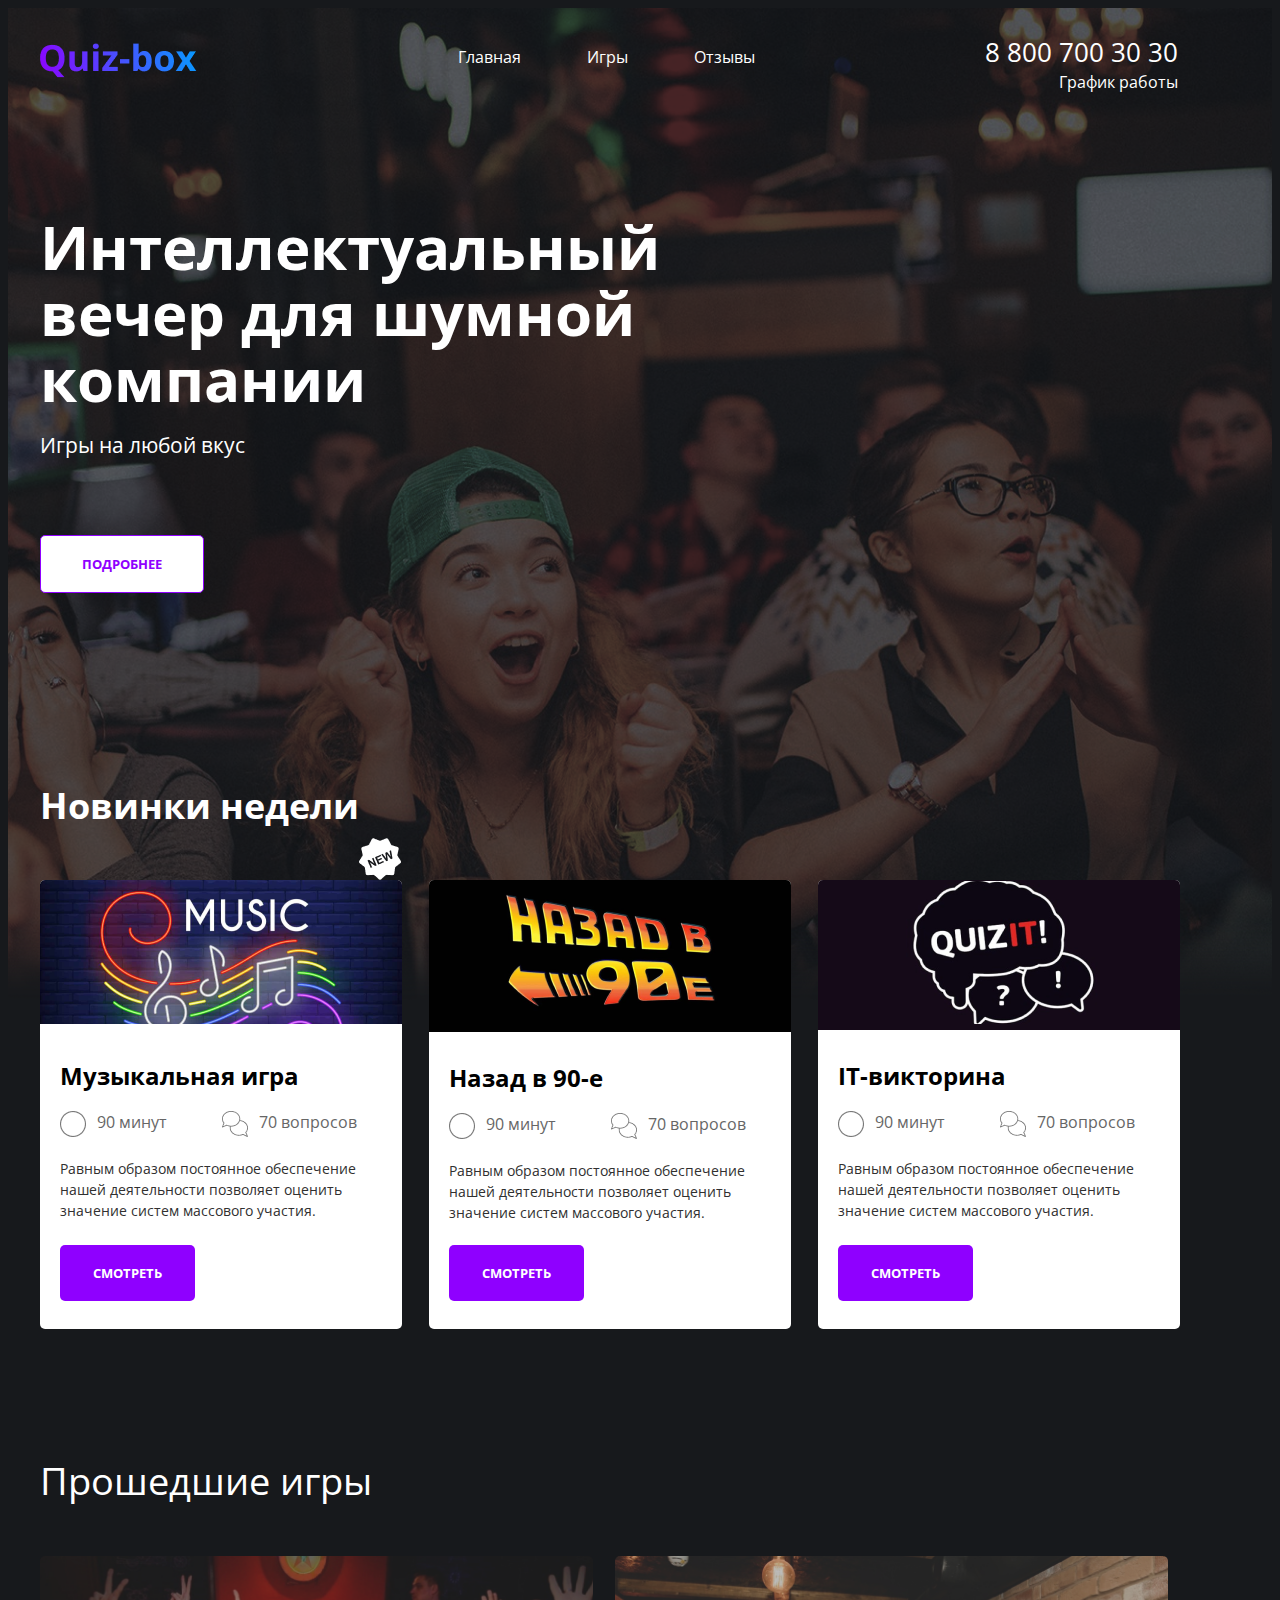
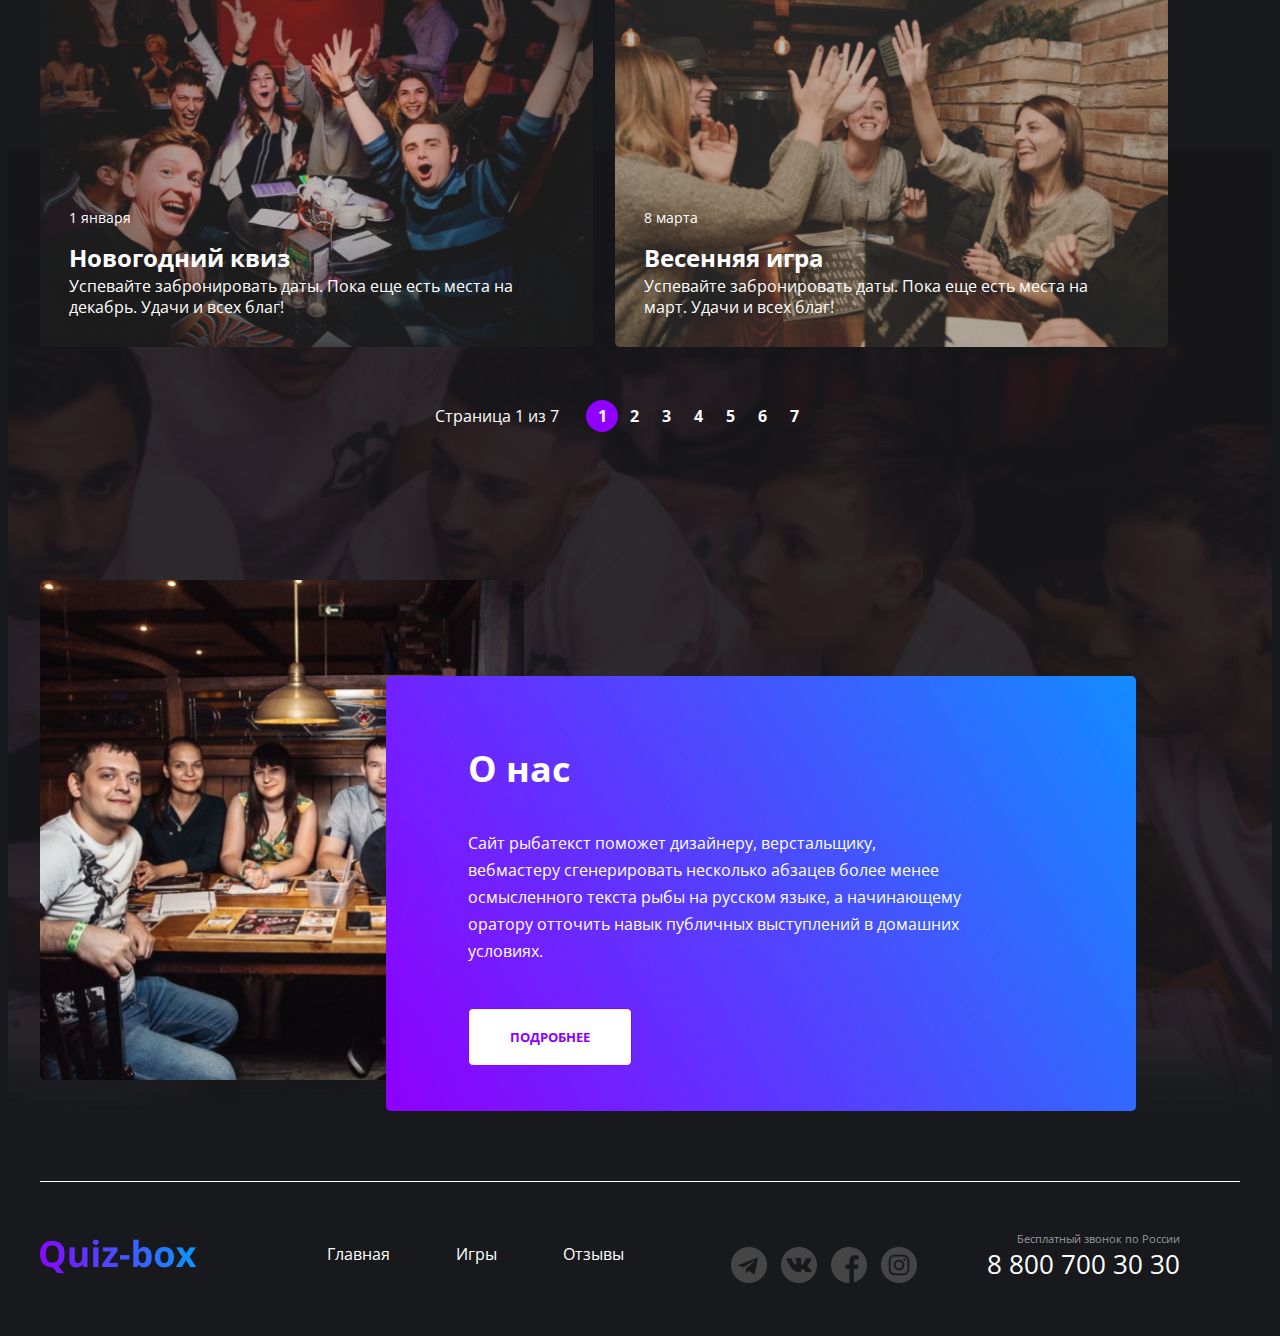
==== commit ef88e831: "dropdown contacts header triangle" ====
--- a/index.html
+++ b/index.html
@@ -32,14 +32,14 @@
           <div class="header__col header__col--align--right">
             <address class="contacts">
               <a href="tel:+78007003030" class="contacts__phone">8 800 700 30 30</a>
-              <div class="dropdown">
-              <a href="#" class="contacts__info">График работы</a>
-              <div class="dropdown__menu">
-                <ul class="dropdown__list">
-                  <li class="dropdown__item dropdown--black">пн-вс: 09:00 - 20:00</li>
-                  <li class="dropdown__item">Обед: 14:00-14:30</li>
-                </ul>
-              </div>
+              <div class="work">
+                <div class="work__btn">График работы</div>
+                  <div class="work__dropdown">
+                <div class="work__dropdown-triangle"></div>
+                  <span class="work__dropdown-up">пн-вс: 09:00 - 20:00</span>
+                  <span class="work__dropdown-down">Обед: 14:00-14:30</span>
+                
+                  </div>
               </div>
             </address>
           </div>
--- a/main.css
+++ b/main.css
@@ -24,9 +24,4 @@
 @import url(./blocks/service.css);
 @import url(./blocks/title.css);
 @import url(./blocks/welcome.css);
-/*.dropdown__menu::after {
-    content:"";
-    position: absolute;
-    border: 16px solid transparent;
-    border-bottom: 20px solid #E7E2E2;
-}*/
+
